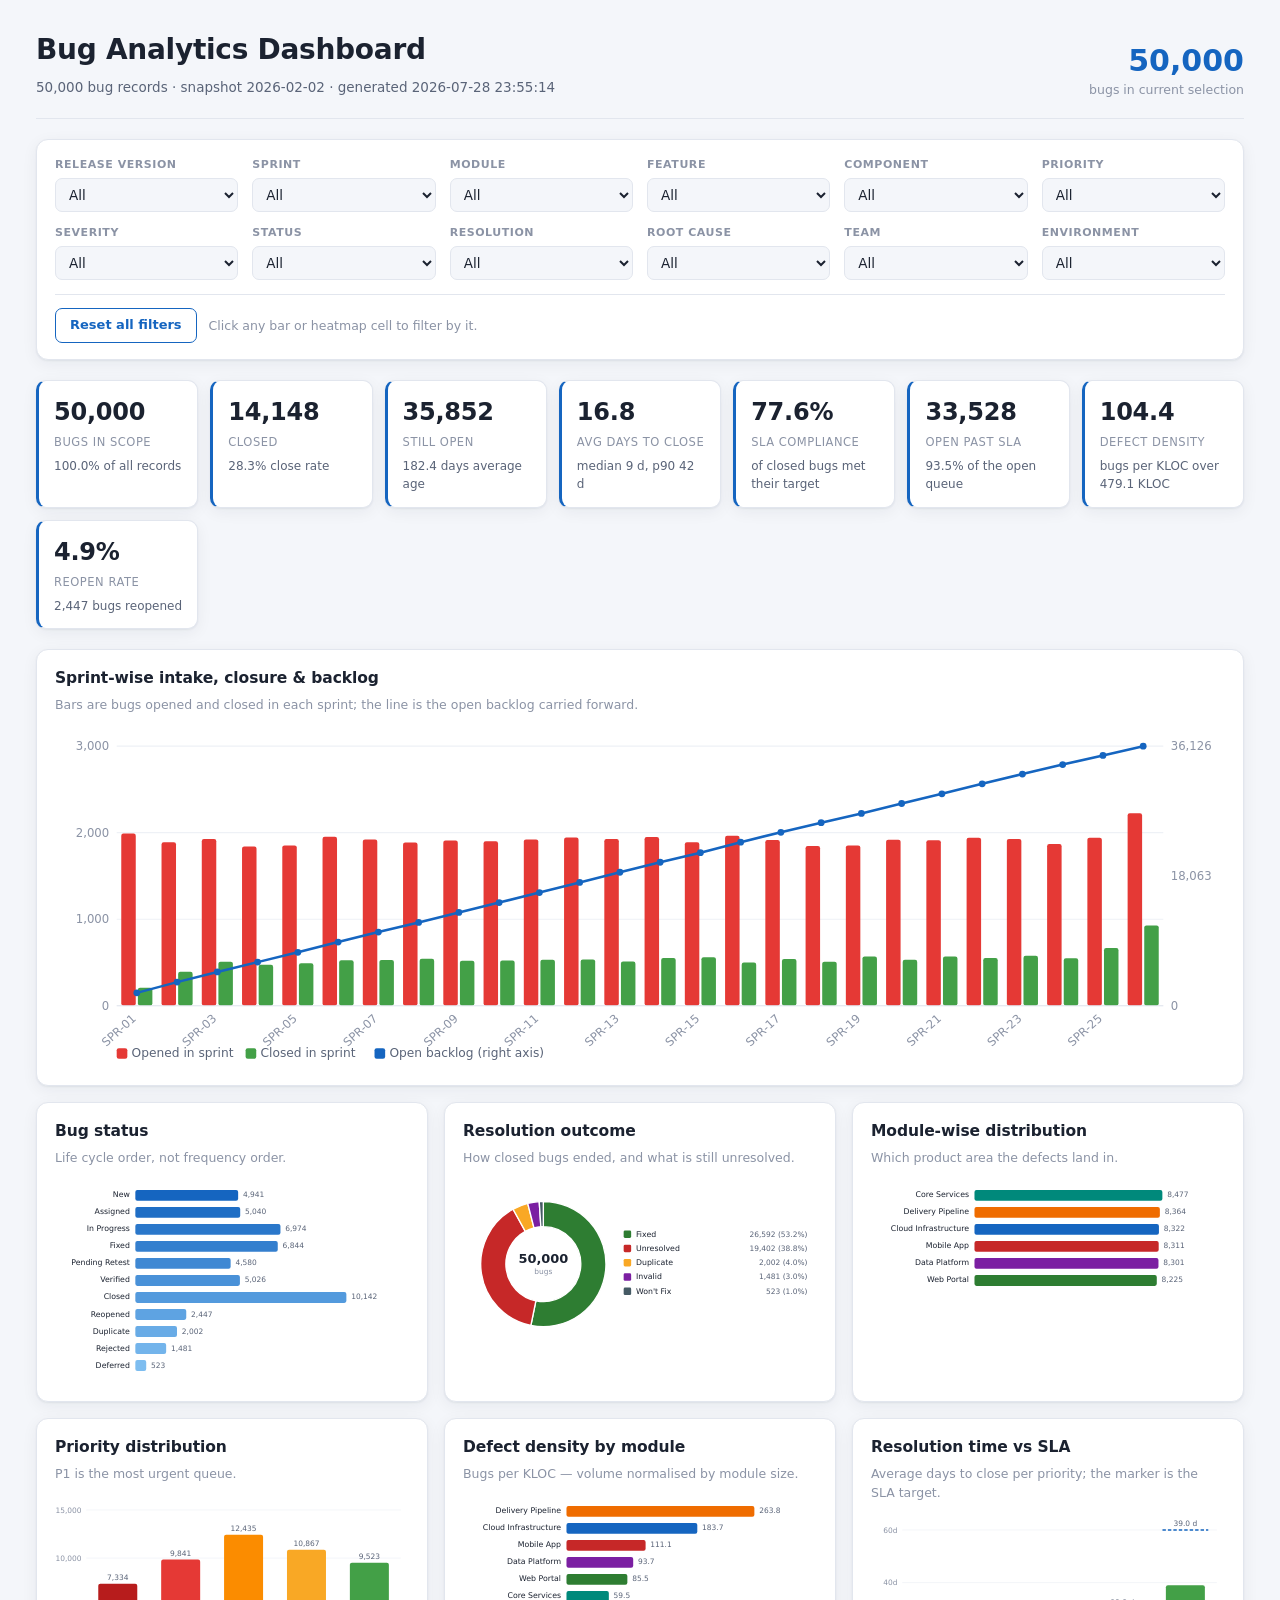
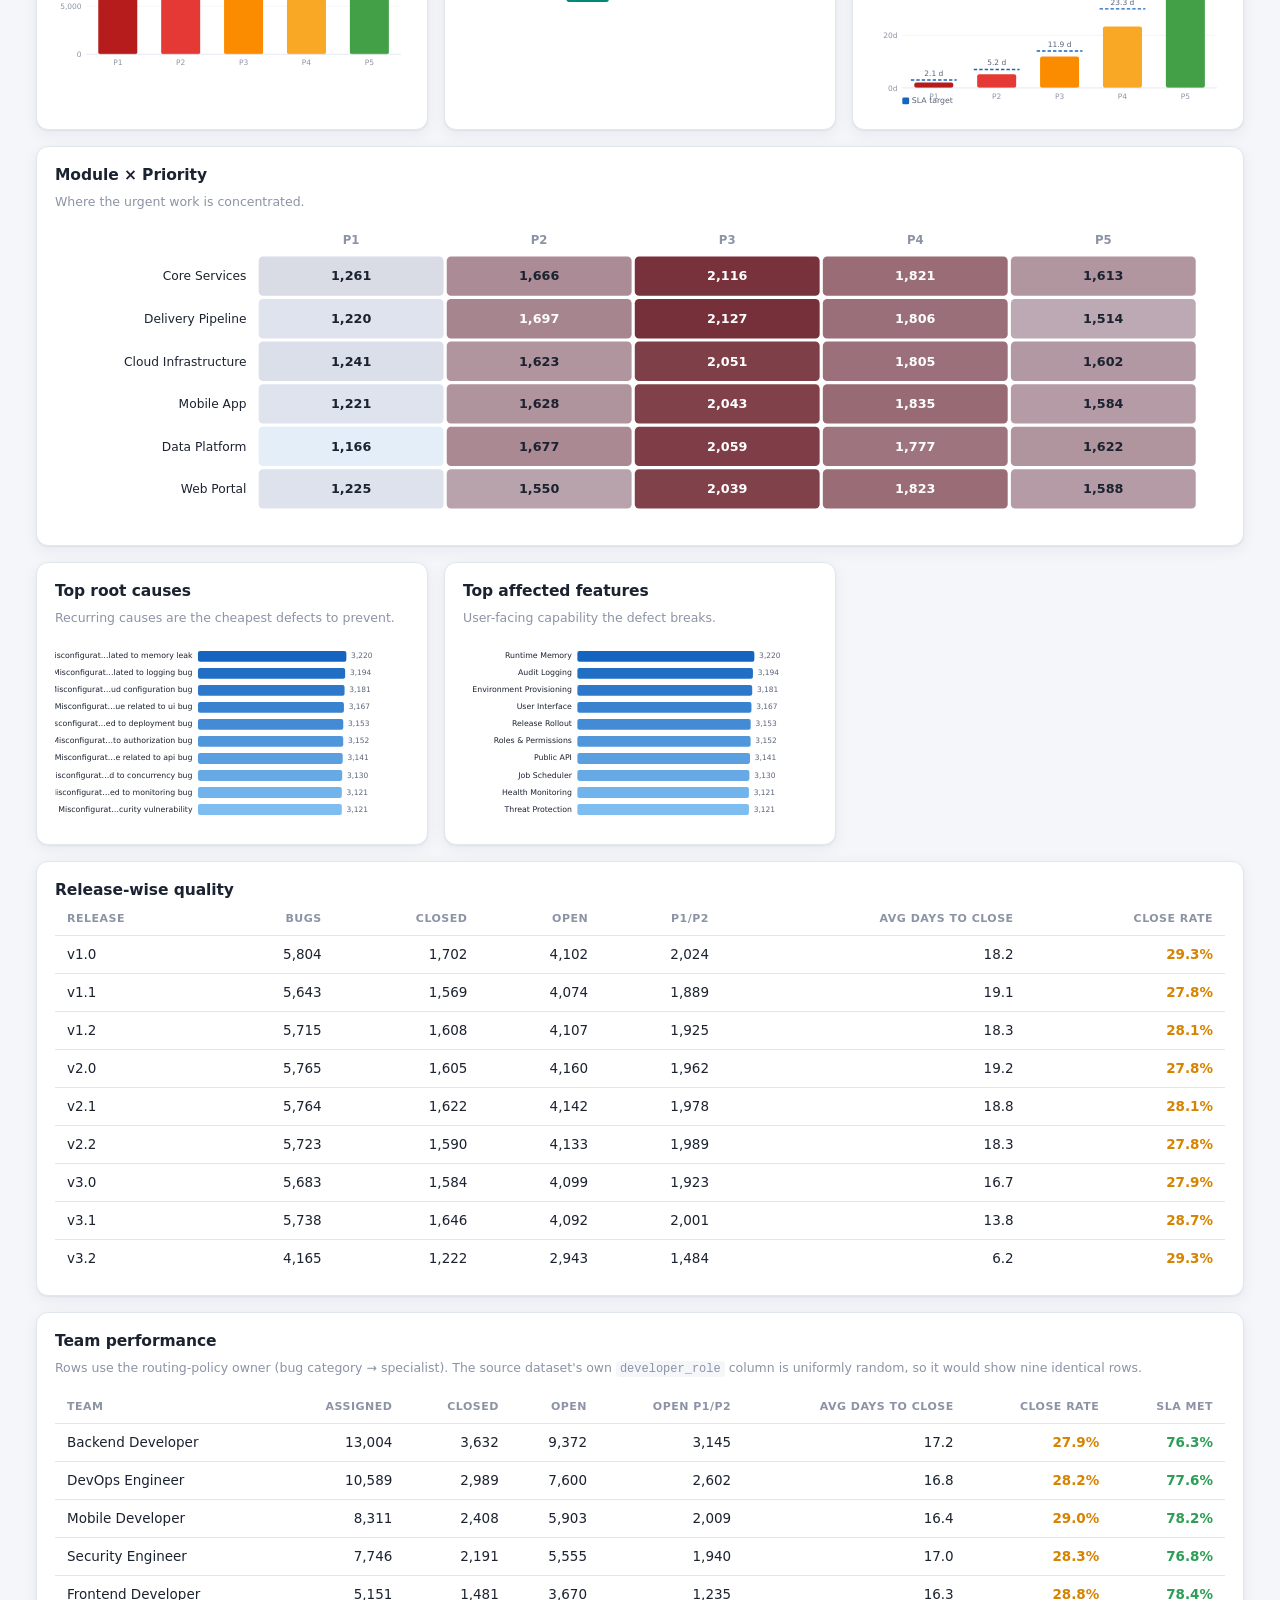
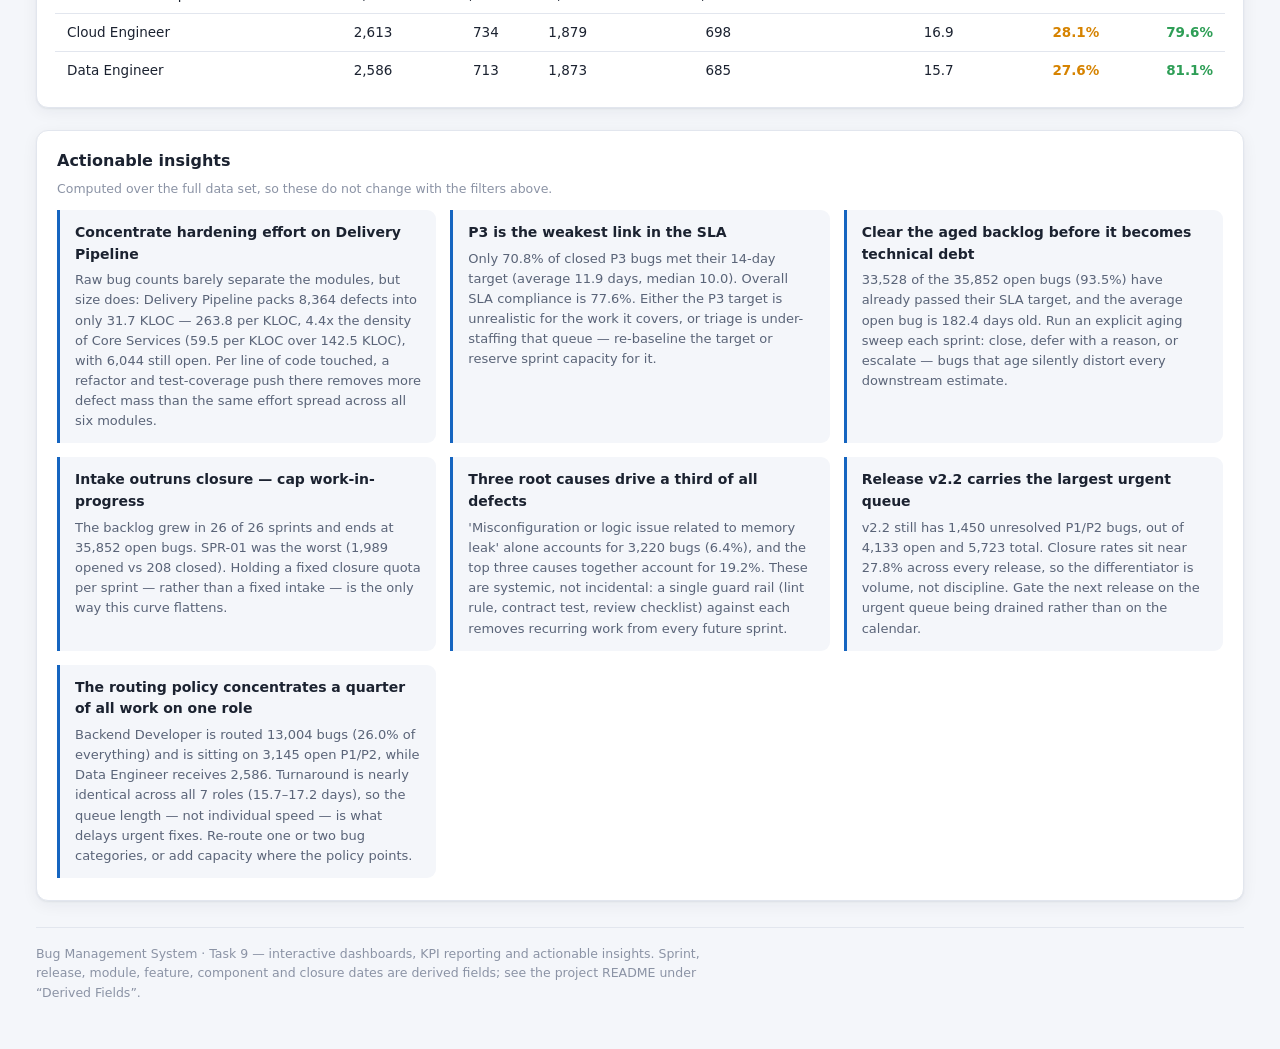
==== dashboards/bug_analytics_dashboard.html @ ee1ce2bd "Add interactive dashboard generator, update pipeline, module catalog, and KPI visualization charts" ====
<!DOCTYPE html>
<!--
  Bug Analytics Dashboard — generated by src/08_dashboard.py
  Self-contained: no server, no CDN, no network access required.
  Every chart is redrawn in the browser from the embedded record set whenever a
  filter changes, so all figures below always describe the current selection.
-->
<html lang="en">
<head>
<meta charset="utf-8">
<meta name="viewport" content="width=device-width, initial-scale=1">
<title>Bug Analytics Dashboard</title>
<style>
/* Bug Analytics Dashboard — layout and theming.
   Light and dark are both supported; the browser's preference decides. */

:root {
  --bg:        #f4f6fa;
  --card:      #ffffff;
  --ink:       #1b2230;
  --ink-soft:  #5a6478;
  --ink-faint: #8b93a5;
  --line:      #e2e6ee;
  --accent:    #1565c0;
  --shadow:    0 1px 2px rgba(20, 30, 55, .06), 0 4px 16px rgba(20, 30, 55, .06);
  --grid-line: #eef1f6;
}

@media (prefers-color-scheme: dark) {
  :root {
    --bg:        #12151c;
    --card:      #1a1f29;
    --ink:       #e7ebf3;
    --ink-soft:  #a2abbd;
    --ink-faint: #757f93;
    --line:      #29303d;
    --accent:    #5aa7f5;
    --shadow:    0 1px 2px rgba(0, 0, 0, .3), 0 4px 18px rgba(0, 0, 0, .28);
    --grid-line: #242b37;
  }
}

* { box-sizing: border-box; }

body {
  margin: 0;
  padding: 0 clamp(14px, 3vw, 36px) 48px;
  background: var(--bg);
  color: var(--ink);
  font: 15px/1.55 "Segoe UI", system-ui, -apple-system, Roboto, Helvetica, Arial, sans-serif;
  -webkit-font-smoothing: antialiased;
}

/* ── Header ──────────────────────────────────────────────────────────────── */
.page-head {
  display: flex;
  flex-wrap: wrap;
  gap: 16px;
  align-items: flex-end;
  justify-content: space-between;
  padding: 28px 0 20px;
  border-bottom: 1px solid var(--line);
  margin-bottom: 20px;
}

.page-head h1 {
  margin: 0;
  font-size: clamp(21px, 2.6vw, 28px);
  font-weight: 650;
  letter-spacing: -.01em;
}

.sub { margin: 6px 0 0; color: var(--ink-soft); font-size: 13.5px; }

.scope { text-align: right; line-height: 1.25; }
.scope #scope-count {
  display: block;
  font-size: clamp(22px, 3vw, 30px);
  font-weight: 680;
  color: var(--accent);
  font-variant-numeric: tabular-nums;
}
.scope-label { font-size: 12.5px; color: var(--ink-faint); }

/* ── Filters ─────────────────────────────────────────────────────────────── */
.filters {
  background: var(--card);
  border: 1px solid var(--line);
  border-radius: 12px;
  box-shadow: var(--shadow);
  padding: 16px 18px;
  margin-bottom: 20px;
}

.filter-grid {
  display: grid;
  grid-template-columns: repeat(auto-fit, minmax(160px, 1fr));
  gap: 12px 14px;
}

.filter label {
  display: block;
  font-size: 11px;
  font-weight: 600;
  letter-spacing: .05em;
  text-transform: uppercase;
  color: var(--ink-faint);
  margin-bottom: 5px;
}

.filter select {
  width: 100%;
  padding: 7px 9px;
  font: inherit;
  font-size: 13.5px;
  color: var(--ink);
  background: var(--bg);
  border: 1px solid var(--line);
  border-radius: 7px;
  cursor: pointer;
}

.filter select:focus-visible { outline: 2px solid var(--accent); outline-offset: 1px; }
.filter select.active { border-color: var(--accent); font-weight: 600; }

.filter-actions {
  display: flex;
  flex-wrap: wrap;
  gap: 12px;
  align-items: center;
  margin-top: 14px;
  padding-top: 13px;
  border-top: 1px solid var(--line);
}

.filter-actions button {
  font: inherit;
  font-size: 13px;
  font-weight: 600;
  color: var(--accent);
  background: transparent;
  border: 1px solid var(--accent);
  border-radius: 7px;
  padding: 6px 14px;
  cursor: pointer;
}
.filter-actions button:hover { background: var(--accent); color: #fff; }
.hint { font-size: 12.5px; color: var(--ink-faint); }

/* ── KPI strip ───────────────────────────────────────────────────────────── */
.kpi-strip {
  display: grid;
  grid-template-columns: repeat(auto-fit, minmax(148px, 1fr));
  gap: 12px;
  margin-bottom: 20px;
}

.kpi {
  background: var(--card);
  border: 1px solid var(--line);
  border-left: 3px solid var(--accent);
  border-radius: 10px;
  box-shadow: var(--shadow);
  padding: 13px 15px;
}

.kpi .value {
  font-size: clamp(19px, 2.2vw, 24px);
  font-weight: 660;
  font-variant-numeric: tabular-nums;
  letter-spacing: -.01em;
}
.kpi .label {
  font-size: 11.5px;
  color: var(--ink-faint);
  text-transform: uppercase;
  letter-spacing: .045em;
  margin-top: 3px;
}
.kpi .foot { font-size: 12px; color: var(--ink-soft); margin-top: 5px; }

/* ── Chart cards ─────────────────────────────────────────────────────────── */
.grid {
  display: grid;
  grid-template-columns: repeat(auto-fit, minmax(340px, 1fr));
  gap: 16px;
}

.card {
  background: var(--card);
  border: 1px solid var(--line);
  border-radius: 12px;
  box-shadow: var(--shadow);
  padding: 16px 18px 18px;
  min-width: 0;
}

.card.wide { grid-column: 1 / -1; }

@media (min-width: 1500px) {
  .grid { grid-template-columns: repeat(3, 1fr); }
  .card.wide { grid-column: span 3; }
}

.card h2 { margin: 0; font-size: 15.5px; font-weight: 640; letter-spacing: -.005em; }
.note { margin: 5px 0 12px; font-size: 12.5px; color: var(--ink-faint); }
.note code {
  font-family: ui-monospace, "Cascadia Code", Consolas, monospace;
  font-size: 12px;
  background: var(--bg);
  padding: 1px 4px;
  border-radius: 4px;
}

.chart { width: 100%; overflow-x: auto; }
.chart svg { display: block; width: 100%; height: auto; }

.axis-line { stroke: var(--line); stroke-width: 1; }
.grid-line { stroke: var(--grid-line); stroke-width: 1; }
.tick-text { fill: var(--ink-faint); font-size: 11px; }
.value-text { fill: var(--ink-soft); font-size: 11px; font-variant-numeric: tabular-nums; }
.label-text { fill: var(--ink); font-size: 11.5px; }
.legend-text { fill: var(--ink-soft); font-size: 11.5px; }
.bar { cursor: pointer; }
.bar:hover { opacity: .78; }
.cell { cursor: pointer; }
.cell:hover { stroke: var(--ink); stroke-width: 2; }
.empty {
  padding: 34px 10px;
  text-align: center;
  color: var(--ink-faint);
  font-size: 13px;
}

/* ── Tables ──────────────────────────────────────────────────────────────── */
.table-wrap { width: 100%; overflow-x: auto; }

table {
  width: 100%;
  border-collapse: collapse;
  font-size: 13.5px;
  font-variant-numeric: tabular-nums;
}

th, td {
  padding: 8px 12px;
  text-align: right;
  border-bottom: 1px solid var(--line);
  white-space: nowrap;
}

th {
  font-size: 11px;
  font-weight: 620;
  text-transform: uppercase;
  letter-spacing: .045em;
  color: var(--ink-faint);
  border-bottom: 1px solid var(--line);
}

th:first-child, td:first-child { text-align: left; }
tbody tr:last-child td { border-bottom: none; }
tbody tr:hover { background: var(--bg); }

.good { color: #2e9e56; font-weight: 600; }
.warn { color: #d68300; font-weight: 600; }
.bad  { color: #d94040; font-weight: 600; }

/* ── Insights ────────────────────────────────────────────────────────────── */
.insights {
  margin-top: 22px;
  background: var(--card);
  border: 1px solid var(--line);
  border-radius: 12px;
  box-shadow: var(--shadow);
  padding: 18px 20px 22px;
}

.insights h2 { margin: 0; font-size: 16px; font-weight: 640; }

.insight-list {
  display: grid;
  grid-template-columns: repeat(auto-fit, minmax(300px, 1fr));
  gap: 14px;
  margin-top: 6px;
}

.insight {
  border-left: 3px solid var(--accent);
  background: var(--bg);
  border-radius: 0 9px 9px 0;
  padding: 12px 15px;
}

.insight h3 { margin: 0 0 5px; font-size: 14px; font-weight: 640; }
.insight p { margin: 0; font-size: 13px; color: var(--ink-soft); line-height: 1.55; }

/* ── Footer ──────────────────────────────────────────────────────────────── */
.page-foot {
  margin-top: 26px;
  padding-top: 16px;
  border-top: 1px solid var(--line);
  font-size: 12.5px;
  color: var(--ink-faint);
}
.page-foot p { margin: 0; max-width: 90ch; }

</style>
</head>
<body>

<header class="page-head">
  <div>
    <h1>Bug Analytics Dashboard</h1>
    <p class="sub">50,000 bug records &middot; snapshot 2026-02-02 &middot; generated 2026-07-28 23:55:14</p>
  </div>
  <div class="scope">
    <span id="scope-count">&mdash;</span>
    <span class="scope-label">bugs in current selection</span>
  </div>
</header>

<section class="filters" aria-label="Dashboard filters">
  <div class="filter-grid" id="filter-grid"></div>
  <div class="filter-actions">
    <button type="button" id="reset-filters">Reset all filters</button>
    <span class="hint">Click any bar or heatmap cell to filter by it.</span>
  </div>
</section>

<section class="kpi-strip" id="kpi-strip" aria-label="Headline KPIs"></section>

<main class="grid">

  <article class="card wide">
    <h2>Sprint-wise intake, closure &amp; backlog</h2>
    <p class="note">Bars are bugs opened and closed in each sprint; the line is the open backlog carried forward.</p>
    <div class="chart" id="chart-sprint"></div>
  </article>

  <article class="card">
    <h2>Bug status</h2>
    <p class="note">Life cycle order, not frequency order.</p>
    <div class="chart" id="chart-status"></div>
  </article>

  <article class="card">
    <h2>Resolution outcome</h2>
    <p class="note">How closed bugs ended, and what is still unresolved.</p>
    <div class="chart" id="chart-resolution"></div>
  </article>

  <article class="card">
    <h2>Module-wise distribution</h2>
    <p class="note">Which product area the defects land in.</p>
    <div class="chart" id="chart-module"></div>
  </article>

  <article class="card">
    <h2>Priority distribution</h2>
    <p class="note">P1 is the most urgent queue.</p>
    <div class="chart" id="chart-priority"></div>
  </article>

  <article class="card">
    <h2>Defect density by module</h2>
    <p class="note">Bugs per KLOC — volume normalised by module size.</p>
    <div class="chart" id="chart-density"></div>
  </article>

  <article class="card">
    <h2>Resolution time vs SLA</h2>
    <p class="note">Average days to close per priority; the marker is the SLA target.</p>
    <div class="chart" id="chart-restime"></div>
  </article>

  <article class="card wide">
    <h2>Module &times; Priority</h2>
    <p class="note">Where the urgent work is concentrated.</p>
    <div class="chart" id="chart-heatmap"></div>
  </article>

  <article class="card">
    <h2>Top root causes</h2>
    <p class="note">Recurring causes are the cheapest defects to prevent.</p>
    <div class="chart" id="chart-rootcause"></div>
  </article>

  <article class="card">
    <h2>Top affected features</h2>
    <p class="note">User-facing capability the defect breaks.</p>
    <div class="chart" id="chart-feature"></div>
  </article>

  <article class="card wide">
    <h2>Release-wise quality</h2>
    <div class="table-wrap"><table id="table-release"></table></div>
  </article>

  <article class="card wide">
    <h2>Team performance</h2>
    <p class="note">Rows use the routing-policy owner (bug category &rarr; specialist). The source
      dataset's own <code>developer_role</code> column is uniformly random, so it would show
      nine identical rows.</p>
    <div class="table-wrap"><table id="table-team"></table></div>
  </article>

</main>

<section class="insights" id="insights">
  <h2>Actionable insights</h2>
  <p class="note">Computed over the full data set, so these do not change with the filters above.</p>
  <div class="insight-list" id="insight-list"></div>
</section>

<footer class="page-foot">
  <p>Bug Management System &middot; Task 9 &mdash; interactive dashboards, KPI reporting and
     actionable insights. Sprint, release, module, feature, component and closure dates are
     derived fields; see the project README under &ldquo;Derived Fields&rdquo;.</p>
</footer>

<script id="payload" type="application/json">{"generated":"2026-07-28 23:55:14","snapshot":"2026-02-02","origin":"2025-02-02","n":50000,"sprintDays":14,"sprintsPerRelease":3,"minorsPerMajor":3,"maxSprint":25,"alphabet":"0123456789ABCDEFGHIJKLMNOPQRSTUVWXYZabcdefghijklmnopqrstuvwxyz_-","null2":4095,"dims":{"module":["Cloud Infrastructure","Core Services","Data Platform","Delivery Pipeline","Mobile App","Web Portal"],"feature":["Audit Logging","Build & Release","Business Rules Engine","Environment Provisioning","Health Monitoring","Job Scheduler","Login & SSO","Navigation & Routing","Persistence Layer","Public API","Release Rollout","Response Latency","Roles & Permissions","Runtime Memory","Threat Protection","User Interface"],"component":["cloud-aws","cloud-azure","cloud-gcp","db-mongo","db-mysql","db-postgres","infra-docker","infra-k8s","svc-django-app","svc-flask-api","svc-laravel-web","svc-node-api","svc-spring-core","web-ui-angular","web-ui-react","web-ui-vue"],"resolution":["Duplicate","Fixed","Invalid","Unresolved","Won't Fix"],"rootcause":["Misconfiguration or logic issue related to api bug","Misconfiguration or logic issue related to authentication bug","Misconfiguration or logic issue related to authorization bug","Misconfiguration or logic issue related to backend logic bug","Misconfiguration or logic issue related to ci/cd bug","Misconfiguration or logic issue related to cloud configuration bug","Misconfiguration or logic issue related to concurrency bug","Misconfiguration or logic issue related to database bug","Misconfiguration or logic issue related to deployment bug","Misconfiguration or logic issue related to frontend routing bug","Misconfiguration or logic issue related to logging bug","Misconfiguration or logic issue related to memory leak","Misconfiguration or logic issue related to monitoring bug","Misconfiguration or logic issue related to performance bug","Misconfiguration or logic issue related to security vulnerability","Misconfiguration or logic issue related to ui bug"],"team":["Backend Developer","Cloud Engineer","Data Engineer","DevOps Engineer","Frontend Developer","Mobile Developer","Security Engineer"],"environment":["Development","Production","Staging"],"priority":["P1","P2","P3","P4","P5"],"severity":["Critical","High","Medium","Low"],"status":["New","Assigned","In Progress","Fixed","Pending Retest","Verified","Closed","Reopened","Duplicate","Rejected","Deferred"]},"cols":{"module":"[base64]","feature":"[base64]","component":"[base64]","resolution":"[base64]","rootcause":"[base64]","team":"[base64]","environment":"[base64]","priority":"[base64]","severity":"[base64]","status":"[base64]","created":"[base64]","days":"[base64]"},"kloc":{"Cloud Infrastructure":45.3,"Core Services":142.5,"Data Platform":88.6,"Delivery Pipeline":31.7,"Mobile App":74.8,"Web Portal":96.2},"sla":{"P1":3,"P2":7,"P3":14,"P4":30,"P5":60},"insights":[{"title":"Concentrate hardening effort on Delivery Pipeline","detail":"Raw bug counts barely separate the modules, but size does: Delivery Pipeline packs 8,364 defects into only 31.7 KLOC \u2014 263.8 per KLOC, 4.4x the density of Core Services (59.5 per KLOC over 142.5 KLOC), with 6,044 still open. Per line of code touched, a refactor and test-coverage push there removes more defect mass than the same effort spread across all six modules."},{"title":"P3 is the weakest link in the SLA","detail":"Only 70.8% of closed P3 bugs met their 14-day target (average 11.9 days, median 10.0). Overall SLA compliance is 77.6%. Either the P3 target is unrealistic for the work it covers, or triage is under-staffing that queue \u2014 re-baseline the target or reserve sprint capacity for it."},{"title":"Clear the aged backlog before it becomes technical debt","detail":"33,528 of the 35,852 open bugs (93.5%) have already passed their SLA target, and the average open bug is 182.4 days old. Run an explicit aging sweep each sprint: close, defer with a reason, or escalate \u2014 bugs that age silently distort every downstream estimate."},{"title":"Intake outruns closure \u2014 cap work-in-progress","detail":"The backlog grew in 26 of 26 sprints and ends at 35,852 open bugs. SPR-01 was the worst (1,989 opened vs 208 closed). Holding a fixed closure quota per sprint \u2014 rather than a fixed intake \u2014 is the only way this curve flattens."},{"title":"Three root causes drive a third of all defects","detail":"'Misconfiguration or logic issue related to memory leak' alone accounts for 3,220 bugs (6.4%), and the top three causes together account for 19.2%. These are systemic, not incidental: a single guard rail (lint rule, contract test, review checklist) against each removes recurring work from every future sprint."},{"title":"Release v2.2 carries the largest urgent queue","detail":"v2.2 still has 1,450 unresolved P1/P2 bugs, out of 4,133 open and 5,723 total. Closure rates sit near 27.8% across every release, so the differentiator is volume, not discipline. Gate the next release on the urgent queue being drained rather than on the calendar."},{"title":"The routing policy concentrates a quarter of all work on one role","detail":"Backend Developer is routed 13,004 bugs (26.0% of everything) and is sitting on 3,145 open P1/P2, while Data Engineer receives 2,586. Turnaround is nearly identical across all 7 roles (15.7\u201317.2 days), so the queue length \u2014 not individual speed \u2014 is what delays urgent fixes. Re-route one or two bug categories, or add capacity where the policy points."}],"openStatuses":["Assigned","In Progress","New","Reopened"]}</script>
<script>
/* Bug Analytics Dashboard — client side.
 *
 * The generator embeds every bug record as compact character-encoded columns.
 * Selecting a filter recomputes the matching row set and redraws every chart,
 * so the whole page always describes one consistent selection.
 *
 * No libraries: charts are SVG built as markup strings.
 */
(function () {
'use strict';

var P = JSON.parse(document.getElementById('payload').textContent);

/* ── Decoding ─────────────────────────────────────────────────────────────
 * Categorical columns are one character per row, counts are two characters
 * (base 64, most significant first). 4095 is the "no value" sentinel.
 */
var INDEX = new Int16Array(128).fill(-1);
for (var a = 0; a < P.alphabet.length; a++) INDEX[P.alphabet.charCodeAt(a)] = a;

function decode1(s) {
  var out = new Uint8Array(s.length);
  for (var i = 0; i < s.length; i++) out[i] = INDEX[s.charCodeAt(i)];
  return out;
}

function decode2(s) {
  var n = s.length >> 1, out = new Uint16Array(n);
  for (var i = 0; i < n; i++) {
    out[i] = (INDEX[s.charCodeAt(2 * i)] << 6) | INDEX[s.charCodeAt(2 * i + 1)];
  }
  return out;
}

var N        = P.n;
var NULL2    = P.null2;
var created  = decode2(P.cols.created);
var days     = decode2(P.cols.days);

/* Sprint and release are a pure function of the report date, so they are
 * rebuilt here instead of being shipped as their own columns. P.maxSprint is
 * the cap stage 01 applied: the data ends mid-sprint, and that trailing stub is
 * folded into the last full sprint rather than plotted as its own short bar. */
function releaseLabel(sprintIdx) {
  var r = Math.floor(sprintIdx / P.sprintsPerRelease);
  return 'v' + (1 + Math.floor(r / P.minorsPerMajor)) + '.' + (r % P.minorsPerMajor);
}

var sprintCodes = new Uint8Array(N), releaseCodes = new Uint8Array(N);
var sprintLabels = [], releaseLabels = [], releaseSeen = {};
var maxSprint = 0;
for (var i = 0; i < N; i++) {
  var s = Math.min(Math.floor(created[i] / P.sprintDays), P.maxSprint);
  sprintCodes[i] = s;
  if (s > maxSprint) maxSprint = s;
}
for (var s2 = 0; s2 <= maxSprint; s2++) {
  sprintLabels.push('SPR-' + String(s2 + 1).padStart(2, '0'));
  var rl = releaseLabel(s2);
  if (!(rl in releaseSeen)) { releaseSeen[rl] = releaseLabels.length; releaseLabels.push(rl); }
}
for (var j = 0; j < N; j++) releaseCodes[j] = releaseSeen[releaseLabel(sprintCodes[j])];

/* Day index of the snapshot, used to age the bugs that are still open. */
var snapshotDay = 0;
for (var k = 0; k < N; k++) {
  var end = created[k] + (days[k] === NULL2 ? 0 : days[k]);
  if (end > snapshotDay) snapshotDay = end;
}

/* ── Dimensions ──────────────────────────────────────────────────────────── */
var DIM = {
  release:     { label: 'Release version', codes: releaseCodes, labels: releaseLabels },
  sprint:      { label: 'Sprint',          codes: sprintCodes,  labels: sprintLabels },
  module:      { label: 'Module' },
  feature:     { label: 'Feature' },
  component:   { label: 'Component' },
  priority:    { label: 'Priority' },
  severity:    { label: 'Severity' },
  status:      { label: 'Status' },
  resolution:  { label: 'Resolution' },
  rootcause:   { label: 'Root cause' },
  team:        { label: 'Team' },
  environment: { label: 'Environment' }
};

Object.keys(DIM).forEach(function (key) {
  if (DIM[key].codes) return;
  DIM[key].codes = decode1(P.cols[key]);
  DIM[key].labels = P.dims[key];
});

var FILTER_KEYS = ['release', 'sprint', 'module', 'feature', 'component', 'priority',
                   'severity', 'status', 'resolution', 'rootcause', 'team', 'environment'];

var state = { filters: {}, rows: null };
FILTER_KEYS.forEach(function (key) { state.filters[key] = -1; });   /* -1 = All */

/* ── Formatting ──────────────────────────────────────────────────────────── */
function fmt(n)  { return Math.round(n).toLocaleString('en-US'); }
function fmt1(n) { return (Math.round(n * 10) / 10).toFixed(1); }
function pct(n)  { return fmt1(n) + '%'; }
function esc(s) {
  return String(s).replace(/&/g, '&amp;').replace(/</g, '&lt;')
                  .replace(/>/g, '&gt;').replace(/"/g, '&quot;');
}
/* Trims the middle rather than the tail: the root causes in this dataset all
 * share the same opening words and differ only at the end. */
function clip(s, max) {
  s = String(s);
  if (s.length <= max) return s;
  var head = Math.floor((max - 1) * 0.4);
  return s.slice(0, head) + '…' + s.slice(s.length - (max - 1 - head));
}

/* ── Filtering ───────────────────────────────────────────────────────────── */
function applyFilters() {
  var active = [];
  FILTER_KEYS.forEach(function (key) {
    if (state.filters[key] >= 0) active.push([DIM[key].codes, state.filters[key]]);
  });

  var rows = [];
  outer:
  for (var i = 0; i < N; i++) {
    for (var f = 0; f < active.length; f++) {
      if (active[f][0][i] !== active[f][1]) continue outer;
    }
    rows.push(i);
  }
  state.rows = rows;
}

/* ── Aggregation ─────────────────────────────────────────────────────────── */
function tally(rows, key) {
  var dim = DIM[key], counts = new Float64Array(dim.labels.length);
  for (var i = 0; i < rows.length; i++) counts[dim.codes[rows[i]]]++;
  return counts;
}

/* Mean days-to-close per level of a dimension, over closed bugs only. */
function meanDays(rows, key) {
  var dim = DIM[key], n = dim.labels.length;
  var sum = new Float64Array(n), cnt = new Float64Array(n);
  for (var i = 0; i < rows.length; i++) {
    var r = rows[i];
    if (days[r] === NULL2) continue;
    sum[dim.codes[r]] += days[r];
    cnt[dim.codes[r]]++;
  }
  var out = new Array(n);
  for (var j = 0; j < n; j++) out[j] = cnt[j] ? sum[j] / cnt[j] : null;
  return out;
}

function topLevels(counts, labels, limit) {
  var items = [];
  for (var i = 0; i < counts.length; i++) {
    if (counts[i] > 0) items.push({ code: i, label: labels[i], value: counts[i] });
  }
  items.sort(function (a, b) { return b.value - a.value; });
  return limit ? items.slice(0, limit) : items;
}

function slaTarget(priorityCode) {
  return P.sla[DIM.priority.labels[priorityCode]] || 30;
}

/* ── SVG primitives ──────────────────────────────────────────────────────── */
var PALETTE = ['#1565c0', '#00897b', '#7b1fa2', '#ef6c00', '#c62828', '#2e7d32',
               '#5d4037', '#455a64', '#ad1457', '#0277bd', '#6a1b9a', '#f9a825',
               '#4527a0', '#00838f', '#d84315', '#558b2f'];
var PRIORITY_COLOR = { P1: '#b71c1c', P2: '#e53935', P3: '#fb8c00', P4: '#f9a825', P5: '#43a047' };
var RESOLUTION_COLOR = {
  Fixed: '#2e7d32', Unresolved: '#c62828', Duplicate: '#f9a825',
  Invalid: '#7b1fa2', "Won't Fix": '#455a64'
};

/* Colour carries meaning or it carries nothing.
 *   priority / resolution : fixed semantic colours, identical in every chart
 *   small dimensions      : a stable colour per level, so a module keeps its
 *                           colour across the bar chart, the density chart and
 *                           anywhere else it appears
 *   large dimensions      : a single-hue ramp ordered by rank, because sixteen
 *                           unrelated hues would imply differences that the
 *                           categories do not have
 */
function ramp(t) {
  var from = [21, 101, 192], to = [125, 189, 240];
  return 'rgb(' + from.map(function (c, i) {
    return Math.round(c + (to[i] - c) * t);
  }).join(',') + ')';
}

function colorFor(key, label, code, rank, count) {
  if (key === 'priority' && PRIORITY_COLOR[label]) return PRIORITY_COLOR[label];
  if (key === 'resolution' && RESOLUTION_COLOR[label]) return RESOLUTION_COLOR[label];
  if (key && DIM[key] && DIM[key].labels.length <= 8) {
    return PALETTE[code % PALETTE.length];
  }
  return ramp(count > 1 ? rank / (count - 1) : 0);
}

function svgOpen(w, h) {
  return '<svg viewBox="0 0 ' + w + ' ' + h + '" role="img" ' +
         'preserveAspectRatio="xMidYMid meet">';
}

function empty(el) {
  el.innerHTML = '<p class="empty">No bugs match the current filters.</p>';
}

/* Round tick values whose top tick is always at or above the largest datum —
 * the last tick doubles as the axis maximum, so stopping below it would draw
 * bars taller than the plot area. */
function niceTicks(max, count) {
  if (max <= 0) return [0, 1];
  var raw = max / count;
  var mag = Math.pow(10, Math.floor(Math.log10(raw)));
  var step = [1, 2, 2.5, 5, 10].map(function (m) { return m * mag; })
                               .find(function (v) { return v >= raw; }) || 10 * mag;
  var ticks = [];
  for (var v = 0; v < max; v += step) ticks.push(v);
  ticks.push(ticks.length ? ticks[ticks.length - 1] + step : step);
  return ticks;
}

/* ── Horizontal bars ─────────────────────────────────────────────────────── */
function drawBarsH(el, items, opts) {
  opts = opts || {};
  if (!items.length) { empty(el); return; }

  var W = opts.width || 520;
  var labelW = opts.labelWidth || 148;
  var rowH = 25, pad = 12;
  var H = items.length * rowH + pad * 2;
  var chartW = W - labelW - 92;
  var max = Math.max.apply(null, items.map(function (d) { return d.value; })) || 1;
  var total = items.reduce(function (a, d) { return a + d.value; }, 0);

  var out = [svgOpen(W, H)];
  items.forEach(function (d, i) {
    var y = pad + i * rowH;
    var w = Math.max(1, (d.value / max) * chartW);
    var color = d.color || colorFor(opts.dim, d.label, d.code, i, items.length);
    /* Values are bug counts unless the caller says otherwise — the density
     * chart plots a ratio, where a "share of total" reading would be nonsense. */
    var share = total ? (d.value / total * 100) : 0;
    var main = d.tipMain || (fmt(d.value) + ' bugs (' + fmt1(share) + '%)');
    var tip = d.label + ' — ' + main + (d.tip ? '\n' + d.tip : '');
    out.push(
      '<text class="label-text" x="' + (labelW - 8) + '" y="' + (y + 15) +
        '" text-anchor="end">' + esc(clip(d.label, opts.labelChars || 22)) + '</text>',
      '<rect class="bar" x="' + labelW + '" y="' + (y + 4) + '" width="' + w +
        '" height="' + (rowH - 9) + '" rx="3" fill="' + color + '"' +
        (opts.dim ? ' data-dim="' + opts.dim + '" data-code="' + d.code + '"' : '') +
        '><title>' + esc(tip) + '</title></rect>',
      '<text class="value-text" x="' + (labelW + w + 7) + '" y="' + (y + 15) + '">' +
        esc(d.display || fmt(d.value)) + '</text>'
    );
  });
  out.push('</svg>');
  el.innerHTML = out.join('');
}

/* ── Vertical bars, optionally with a target marker per column ───────────── */
function drawBarsV(el, items, opts) {
  opts = opts || {};
  if (!items.length) { empty(el); return; }

  var W = opts.width || 520, H = opts.height || 268;
  var left = 46, right = 12, top = 22, bottom = opts.rotate ? 62 : 34;
  var chartW = W - left - right, chartH = H - top - bottom;
  var values = items.map(function (d) { return d.value; })
                    .concat(items.map(function (d) { return d.target || 0; }));
  var max = Math.max.apply(null, values) || 1;
  var ticks = niceTicks(max, 4);
  var scaleMax = ticks[ticks.length - 1] || max;
  var slot = chartW / items.length;
  var barW = Math.min(slot * 0.62, 68);

  var out = [svgOpen(W, H)];
  ticks.forEach(function (t) {
    var y = top + chartH - (t / scaleMax) * chartH;
    out.push('<line class="grid-line" x1="' + left + '" y1="' + y + '" x2="' + (W - right) +
             '" y2="' + y + '"/>',
             '<text class="tick-text" x="' + (left - 7) + '" y="' + (y + 4) +
             '" text-anchor="end">' + esc(opts.tickFormat ? opts.tickFormat(t) : fmt(t)) +
             '</text>');
  });

  items.forEach(function (d, i) {
    var h = Math.max(1, (d.value / scaleMax) * chartH);
    var x = left + i * slot + (slot - barW) / 2;
    var y = top + chartH - h;
    var color = d.color || colorFor(opts.dim, d.label, d.code, i, items.length);
    out.push(
      '<rect class="bar" x="' + x + '" y="' + y + '" width="' + barW + '" height="' + h +
        '" rx="3" fill="' + color + '"' +
        (opts.dim ? ' data-dim="' + opts.dim + '" data-code="' + d.code + '"' : '') +
        '><title>' + esc(d.tip || (d.label + ' — ' + fmt(d.value))) + '</title></rect>'
    );

    /* The target marker can sit above a short bar, so the value label clears
     * whichever of the two is higher. */
    var labelY = y;
    if (d.target != null) {
      var ty = top + chartH - (d.target / scaleMax) * chartH;
      out.push('<line x1="' + (x - 5) + '" y1="' + ty + '" x2="' + (x + barW + 5) +
               '" y2="' + ty + '" stroke="#1565c0" stroke-width="2" ' +
               'stroke-dasharray="5 3"><title>SLA target ' + d.target + ' days</title></line>');
      labelY = Math.min(labelY, ty);
    }
    out.push('<text class="value-text" x="' + (x + barW / 2) + '" y="' + (labelY - 6) +
             '" text-anchor="middle">' + esc(d.display || fmt(d.value)) + '</text>');

    var lx = left + i * slot + slot / 2;
    if (opts.rotate) {
      out.push('<text class="tick-text" transform="translate(' + lx + ',' +
               (top + chartH + 12) + ') rotate(-38)" text-anchor="end">' +
               esc(clip(d.label, 16)) + '</text>');
    } else {
      out.push('<text class="tick-text" x="' + lx + '" y="' + (top + chartH + 16) +
               '" text-anchor="middle">' + esc(clip(d.label, 12)) + '</text>');
    }
  });

  out.push('<line class="axis-line" x1="' + left + '" y1="' + (top + chartH) +
           '" x2="' + (W - right) + '" y2="' + (top + chartH) + '"/>');
  if (opts.legend) out.push(legendMarkup(opts.legend, left, H - 12));
  out.push('</svg>');
  el.innerHTML = out.join('');
}

function legendMarkup(entries, x, y) {
  var out = [], cursor = x;
  entries.forEach(function (e) {
    out.push('<rect x="' + cursor + '" y="' + (y - 8) + '" width="10" height="10" rx="2" fill="' +
             e.color + '"/>',
             '<text class="legend-text" x="' + (cursor + 14) + '" y="' + y + '">' +
             esc(e.label) + '</text>');
    cursor += 22 + e.label.length * 6.2;
  });
  return out.join('');
}

/* ── Donut ───────────────────────────────────────────────────────────────── */
function drawDonut(el, items, opts) {
  opts = opts || {};
  if (!items.length) { empty(el); return; }

  var W = opts.width || 520, H = 250;
  var cx = 118, cy = H / 2, outer = 92, inner = 55;
  var total = items.reduce(function (a, d) { return a + d.value; }, 0) || 1;
  var out = [svgOpen(W, H)], angle = -Math.PI / 2;

  items.forEach(function (d, i) {
    var sweep = (d.value / total) * Math.PI * 2;
    var end = angle + sweep;
    var color = d.color || colorFor(opts.dim, d.label, d.code, i, items.length);
    var large = sweep > Math.PI ? 1 : 0;
    var path = [
      'M', cx + outer * Math.cos(angle), cy + outer * Math.sin(angle),
      'A', outer, outer, 0, large, 1, cx + outer * Math.cos(end), cy + outer * Math.sin(end),
      'L', cx + inner * Math.cos(end), cy + inner * Math.sin(end),
      'A', inner, inner, 0, large, 0, cx + inner * Math.cos(angle), cy + inner * Math.sin(angle),
      'Z'
    ].join(' ');
    out.push('<path class="bar" d="' + path + '" fill="' + color + '" stroke="var(--card)" ' +
             'stroke-width="2"' +
             (opts.dim ? ' data-dim="' + opts.dim + '" data-code="' + d.code + '"' : '') +
             '><title>' + esc(d.label + ' — ' + fmt(d.value) + ' (' +
             fmt1(d.value / total * 100) + '%)') + '</title></path>');
    angle = end;
  });

  out.push('<text class="label-text" x="' + cx + '" y="' + (cy - 2) +
           '" text-anchor="middle" style="font-size:19px;font-weight:650">' +
           esc(fmt(total)) + '</text>',
           '<text class="tick-text" x="' + cx + '" y="' + (cy + 15) +
           '" text-anchor="middle">bugs</text>');

  var lx = 236, ly = cy - (items.length * 21) / 2 + 12;
  items.forEach(function (d, i) {
    var color = d.color || colorFor(opts.dim, d.label, d.code, i, items.length);
    out.push('<rect class="bar" x="' + lx + '" y="' + (ly + i * 21 - 9) +
             '" width="11" height="11" rx="2" fill="' + color + '"' +
             (opts.dim ? ' data-dim="' + opts.dim + '" data-code="' + d.code + '"' : '') + '/>',
             '<text class="label-text" x="' + (lx + 18) + '" y="' + (ly + i * 21) + '">' +
             esc(clip(d.label, 18)) + '</text>',
             '<text class="value-text" x="' + (W - 14) + '" y="' + (ly + i * 21) +
             '" text-anchor="end">' + esc(fmt(d.value)) + '  (' +
             esc(fmt1(d.value / total * 100)) + '%)</text>');
  });

  out.push('</svg>');
  el.innerHTML = out.join('');
}

/* ── Combo: opened / closed bars plus a backlog line ─────────────────────── */
function drawSprintChart(el, rows) {
  var buckets = sprintLabels.map(function (label, i) {
    return { label: label, code: i, opened: 0, closed: 0 };
  });

  for (var i = 0; i < rows.length; i++) {
    var r = rows[i];
    buckets[sprintCodes[r]].opened++;
    if (days[r] !== NULL2) {
      var cs = Math.floor((created[r] + days[r]) / P.sprintDays);
      if (cs < buckets.length) buckets[cs].closed++;
    }
  }

  var running = 0;
  buckets.forEach(function (b) { running += b.opened - b.closed; b.backlog = running; });

  if (!rows.length) { empty(el); return; }

  var W = 1100, H = 320;
  var left = 58, right = 58, top = 18, bottom = 58;
  var chartW = W - left - right, chartH = H - top - bottom;
  var maxBar = Math.max(1, Math.max.apply(null, buckets.map(function (b) {
    return Math.max(b.opened, b.closed);
  })));
  var maxLine = Math.max(1, Math.max.apply(null, buckets.map(function (b) {
    return Math.abs(b.backlog);
  })));
  var ticks = niceTicks(maxBar, 4), scaleMax = ticks[ticks.length - 1] || maxBar;
  var slot = chartW / buckets.length, barW = Math.min(slot * 0.36, 22);

  var out = [svgOpen(W, H)];
  ticks.forEach(function (t) {
    var y = top + chartH - (t / scaleMax) * chartH;
    out.push('<line class="grid-line" x1="' + left + '" y1="' + y + '" x2="' + (W - right) +
             '" y2="' + y + '"/>',
             '<text class="tick-text" x="' + (left - 7) + '" y="' + (y + 4) +
             '" text-anchor="end">' + esc(fmt(t)) + '</text>');
  });

  buckets.forEach(function (b, i) {
    var cx = left + i * slot + slot / 2;
    [['opened', '#e53935', -1], ['closed', '#43a047', 1]].forEach(function (spec) {
      var h = Math.max(0.5, (b[spec[0]] / scaleMax) * chartH);
      var x = cx + (spec[2] < 0 ? -barW - 1 : 1);
      out.push('<rect class="bar" x="' + x + '" y="' + (top + chartH - h) + '" width="' + barW +
               '" height="' + h + '" rx="2" fill="' + spec[1] + '" data-dim="sprint" data-code="' +
               i + '"><title>' + esc(b.label + ' — ' + fmt(b[spec[0]]) + ' ' + spec[0] +
               '\nbacklog after sprint: ' + fmt(b.backlog)) + '</title></rect>');
    });
    if (i % 2 === 0 || buckets.length <= 16) {
      out.push('<text class="tick-text" transform="translate(' + cx + ',' +
               (top + chartH + 13) + ') rotate(-42)" text-anchor="end">' +
               esc(b.label) + '</text>');
    }
  });

  var points = buckets.map(function (b, i) {
    var x = left + i * slot + slot / 2;
    var y = top + chartH - (b.backlog / maxLine) * chartH;
    return x + ',' + y;
  }).join(' ');
  out.push('<polyline points="' + points + '" fill="none" stroke="#1565c0" stroke-width="2.4" ' +
           'stroke-linejoin="round"/>');
  buckets.forEach(function (b, i) {
    var x = left + i * slot + slot / 2;
    var y = top + chartH - (b.backlog / maxLine) * chartH;
    out.push('<circle cx="' + x + '" cy="' + y + '" r="3.2" fill="#1565c0"><title>' +
             esc(b.label + ' — open backlog ' + fmt(b.backlog)) + '</title></circle>');
  });

  [0, maxLine / 2, maxLine].forEach(function (v) {
    var y = top + chartH - (v / maxLine) * chartH;
    out.push('<text class="tick-text" x="' + (W - right + 7) + '" y="' + (y + 4) +
             '" fill="#1565c0">' + esc(fmt(v)) + '</text>');
  });

  out.push('<line class="axis-line" x1="' + left + '" y1="' + (top + chartH) + '" x2="' +
           (W - right) + '" y2="' + (top + chartH) + '"/>');
  out.push(legendMarkup([
    { label: 'Opened in sprint', color: '#e53935' },
    { label: 'Closed in sprint', color: '#43a047' },
    { label: 'Open backlog (right axis)', color: '#1565c0' }
  ], left, H - 10));
  out.push('</svg>');
  el.innerHTML = out.join('');
}

/* ── Heatmap ─────────────────────────────────────────────────────────────── */
function drawHeatmap(el, rows) {
  var mods = DIM.module.labels, pris = DIM.priority.labels;
  var matrix = mods.map(function () { return new Array(pris.length).fill(0); });
  for (var i = 0; i < rows.length; i++) {
    matrix[DIM.module.codes[rows[i]]][DIM.priority.codes[rows[i]]]++;
  }

  var order = mods.map(function (m, i) {
    return { i: i, total: matrix[i].reduce(function (a, b) { return a + b; }, 0) };
  }).filter(function (r) { return r.total > 0; })
    .sort(function (a, b) { return b.total - a.total; });

  if (!order.length) { empty(el); return; }

  var W = 1100, labelW = 190, right = 26, top = 30;
  var cellW = (W - labelW - right) / pris.length, cellH = 40;
  var H = top + order.length * cellH + 16;
  /* Scale the ramp across the range the cells actually occupy. Anchoring it at
   * zero would leave every cell in the same shade whenever the counts are all
   * of a similar size, which is exactly when the differences matter. */
  var flat = [];
  order.forEach(function (row) { flat = flat.concat(matrix[row.i]); });
  var max = Math.max.apply(null, flat) || 1;
  var min = Math.min.apply(null, flat);
  var span = (max - min) || 1;

  var out = [svgOpen(W, H)];
  pris.forEach(function (p, c) {
    out.push('<text class="tick-text" x="' + (labelW + c * cellW + cellW / 2) + '" y="' +
             (top - 10) + '" text-anchor="middle" style="font-weight:600">' + esc(p) + '</text>');
  });

  order.forEach(function (row, r) {
    var m = row.i, y = top + r * cellH;
    out.push('<text class="label-text" x="' + (labelW - 10) + '" y="' + (y + cellH / 2 + 4) +
             '" text-anchor="end">' + esc(clip(mods[m], 24)) + '</text>');
    pris.forEach(function (p, c) {
      var v = matrix[m][c];
      var t = (v - min) / span;
      /* pale blue where the load is lightest, deep red where it concentrates */
      var color = 'rgb(' + Math.round(228 - 110 * t) + ',' + Math.round(238 - 190 * t) +
                  ',' + Math.round(248 - 190 * t) + ')';
      out.push('<rect class="cell" x="' + (labelW + c * cellW + 1.5) + '" y="' + (y + 1.5) +
               '" width="' + (cellW - 3) + '" height="' + (cellH - 3) + '" rx="4" fill="' +
               color + '" data-dim="priority" data-code="' + c + '"><title>' +
               esc(mods[m] + ' / ' + p + ' — ' + fmt(v) + ' bugs') + '</title></rect>',
               '<text x="' + (labelW + c * cellW + cellW / 2) + '" y="' + (y + cellH / 2 + 4) +
               '" text-anchor="middle" style="font-size:12px;font-weight:640;fill:' +
               (t > 0.55 ? '#ffffff' : '#1b2230') + '">' + esc(fmt(v)) + '</text>');
    });
  });

  out.push('</svg>');
  el.innerHTML = out.join('');
}

/* ── Tables ──────────────────────────────────────────────────────────────── */
function renderTable(el, headers, rows) {
  if (!rows.length) { el.innerHTML = '<tbody><tr><td class="empty">No bugs match the ' +
                                     'current filters.</td></tr></tbody>'; return; }
  var head = '<thead><tr>' + headers.map(function (h) {
    return '<th>' + esc(h) + '</th>';
  }).join('') + '</tr></thead>';
  var body = '<tbody>' + rows.map(function (r) {
    return '<tr>' + r.map(function (cell) {
      if (cell && typeof cell === 'object') {
        return '<td class="' + cell.cls + '">' + esc(cell.text) + '</td>';
      }
      return '<td>' + esc(cell) + '</td>';
    }).join('') + '</tr>';
  }).join('') + '</tbody>';
  el.innerHTML = head + body;
}

function rateClass(value, goodAt, badAt) {
  if (value >= goodAt) return 'good';
  if (value <= badAt) return 'bad';
  return 'warn';
}

/* ── KPI strip ───────────────────────────────────────────────────────────── */
function renderKpis(rows) {
  var total = rows.length, closed = 0, sumDays = 0, openLate = 0, openAge = 0, reopened = 0;
  var closedDays = [], metSla = 0;
  var reopenedCode = DIM.status.labels.indexOf('Reopened');
  var modulesSeen = {};

  for (var i = 0; i < total; i++) {
    var r = rows[i];
    modulesSeen[DIM.module.labels[DIM.module.codes[r]]] = true;
    if (DIM.status.codes[r] === reopenedCode) reopened++;
    if (days[r] === NULL2) {
      var age = snapshotDay - created[r];
      openAge += age;
      if (age > slaTarget(DIM.priority.codes[r])) openLate++;
    } else {
      closed++;
      sumDays += days[r];
      closedDays.push(days[r]);
      if (days[r] <= slaTarget(DIM.priority.codes[r])) metSla++;
    }
  }

  closedDays.sort(function (a, b) { return a - b; });
  var median = closedDays.length
    ? closedDays[Math.floor(closedDays.length / 2)] : 0;
  var p90 = closedDays.length
    ? closedDays[Math.min(closedDays.length - 1, Math.floor(closedDays.length * 0.9))] : 0;

  var kloc = 0;
  Object.keys(modulesSeen).forEach(function (m) { kloc += (P.kloc[m] || 0); });

  var open = total - closed;
  var cards = [
    { value: fmt(total), label: 'Bugs in scope',
      foot: pct(total / N * 100) + ' of all records' },
    { value: fmt(closed), label: 'Closed',
      foot: total ? pct(closed / total * 100) + ' close rate' : '—' },
    { value: fmt(open), label: 'Still open',
      foot: open ? fmt1(openAge / open) + ' days average age' : '—' },
    { value: closed ? fmt1(sumDays / closed) : '—', label: 'Avg days to close',
      foot: closed ? 'median ' + fmt(median) + ' d, p90 ' + fmt(p90) + ' d' : 'no closed bugs' },
    { value: closed ? pct(metSla / closed * 100) : '—', label: 'SLA compliance',
      foot: 'of closed bugs met their target' },
    { value: fmt(openLate), label: 'Open past SLA',
      foot: open ? pct(openLate / open * 100) + ' of the open queue' : '—' },
    { value: kloc ? fmt1(total / kloc) : '—', label: 'Defect density',
      foot: kloc ? 'bugs per KLOC over ' + fmt1(kloc) + ' KLOC' : 'no size baseline' },
    { value: total ? pct(reopened / total * 100) : '—', label: 'Reopen rate',
      foot: fmt(reopened) + ' bugs reopened' }
  ];

  document.getElementById('kpi-strip').innerHTML = cards.map(function (c) {
    return '<div class="kpi"><div class="value">' + esc(c.value) + '</div>' +
           '<div class="label">' + esc(c.label) + '</div>' +
           '<div class="foot">' + esc(c.foot) + '</div></div>';
  }).join('');

  document.getElementById('scope-count').textContent = fmt(total);
}

/* ── Card renderers ──────────────────────────────────────────────────────── */
function renderStatus(rows) {
  var counts = tally(rows, 'status');
  var items = DIM.status.labels.map(function (label, i) {
    return { code: i, label: label, value: counts[i] };
  }).filter(function (d) { return d.value > 0; });
  drawBarsH(document.getElementById('chart-status'), items,
            { dim: 'status', labelWidth: 118, labelChars: 16 });
}

function renderResolution(rows) {
  var counts = tally(rows, 'resolution');
  var items = topLevels(counts, DIM.resolution.labels);
  drawDonut(document.getElementById('chart-resolution'), items, { dim: 'resolution' });
}

function renderModule(rows) {
  var counts = tally(rows, 'module');
  var items = topLevels(counts, DIM.module.labels);
  drawBarsH(document.getElementById('chart-module'), items,
            { dim: 'module', labelWidth: 152, labelChars: 22 });
}

function renderPriority(rows) {
  var counts = tally(rows, 'priority');
  var items = DIM.priority.labels.map(function (label, i) {
    return { code: i, label: label, value: counts[i] };
  }).filter(function (d) { return d.value > 0; });
  drawBarsV(document.getElementById('chart-priority'), items, { dim: 'priority' });
}

function renderDensity(rows) {
  var counts = tally(rows, 'module');
  var items = [];
  DIM.module.labels.forEach(function (label, i) {
    if (!counts[i]) return;
    var size = P.kloc[label] || 0;
    if (!size) return;
    items.push({
      code: i, label: label, value: counts[i] / size,
      display: fmt1(counts[i] / size),
      tipMain: fmt1(counts[i] / size) + ' bugs per KLOC',
      tip: fmt(counts[i]) + ' bugs over ' + fmt1(size) + ' KLOC'
    });
  });
  items.sort(function (a, b) { return b.value - a.value; });
  drawBarsH(document.getElementById('chart-density'), items,
            { dim: 'module', labelWidth: 152, labelChars: 22 });
}

function renderResolutionTime(rows) {
  var avg = meanDays(rows, 'priority');
  var items = [];
  DIM.priority.labels.forEach(function (label, i) {
    if (avg[i] == null) return;
    items.push({
      code: i, label: label, value: avg[i], display: fmt1(avg[i]) + ' d',
      target: P.sla[label] || null,
      tip: label + ' — average ' + fmt1(avg[i]) + ' days to close, SLA target ' +
           (P.sla[label] || '—') + ' days'
    });
  });
  drawBarsV(document.getElementById('chart-restime'), items, {
    dim: 'priority',
    tickFormat: function (t) { return fmt(t) + 'd'; },
    height: 288,
    legend: [{ label: 'SLA target', color: '#1565c0' }]
  });
}

function renderRootCause(rows) {
  var counts = tally(rows, 'rootcause');
  var avg = meanDays(rows, 'rootcause');
  var items = topLevels(counts, DIM.rootcause.labels, 10).map(function (d) {
    d.tip = avg[d.code] == null ? 'no closed bugs yet'
                                : 'average ' + fmt1(avg[d.code]) + ' days to close';
    return d;
  });
  drawBarsH(document.getElementById('chart-rootcause'), items,
            { dim: 'rootcause', labelWidth: 210, labelChars: 34 });
}

function renderFeature(rows) {
  var counts = tally(rows, 'feature');
  var items = topLevels(counts, DIM.feature.labels, 10);
  drawBarsH(document.getElementById('chart-feature'), items,
            { dim: 'feature', labelWidth: 168, labelChars: 24 });
}

function renderReleaseTable(rows) {
  var stats = releaseLabels.map(function (label) {
    return { label: label, bugs: 0, closed: 0, urgent: 0, sum: 0 };
  });
  for (var i = 0; i < rows.length; i++) {
    var r = rows[i], row = stats[releaseCodes[r]];
    row.bugs++;
    if (DIM.priority.codes[r] <= 1) row.urgent++;
    if (days[r] !== NULL2) { row.closed++; row.sum += days[r]; }
  }

  var body = stats.filter(function (s) { return s.bugs > 0; }).map(function (s) {
    var rate = s.bugs ? s.closed / s.bugs * 100 : 0;
    return [
      s.label, fmt(s.bugs), fmt(s.closed), fmt(s.bugs - s.closed), fmt(s.urgent),
      s.closed ? fmt1(s.sum / s.closed) : '—',
      { text: pct(rate), cls: rateClass(rate, 32, 24) }
    ];
  });

  renderTable(document.getElementById('table-release'),
    ['Release', 'Bugs', 'Closed', 'Open', 'P1/P2', 'Avg days to close', 'Close rate'], body);
}

function renderTeamTable(rows) {
  var stats = DIM.team.labels.map(function (label) {
    return { label: label, assigned: 0, closed: 0, urgentOpen: 0, sum: 0, met: 0 };
  });
  for (var i = 0; i < rows.length; i++) {
    var r = rows[i], row = stats[DIM.team.codes[r]];
    row.assigned++;
    if (days[r] === NULL2) {
      if (DIM.priority.codes[r] <= 1) row.urgentOpen++;
    } else {
      row.closed++;
      row.sum += days[r];
      if (days[r] <= slaTarget(DIM.priority.codes[r])) row.met++;
    }
  }

  var body = stats.filter(function (s) { return s.assigned > 0; })
    .sort(function (a, b) { return b.assigned - a.assigned; })
    .map(function (s) {
      var sla = s.closed ? s.met / s.closed * 100 : 0;
      var rate = s.assigned ? s.closed / s.assigned * 100 : 0;
      return [
        s.label, fmt(s.assigned), fmt(s.closed), fmt(s.assigned - s.closed),
        fmt(s.urgentOpen),
        s.closed ? fmt1(s.sum / s.closed) : '—',
        { text: pct(rate), cls: rateClass(rate, 32, 24) },
        { text: s.closed ? pct(sla) : '—', cls: rateClass(sla, 60, 40) }
      ];
    });

  renderTable(document.getElementById('table-team'),
    ['Team', 'Assigned', 'Closed', 'Open', 'Open P1/P2', 'Avg days to close',
     'Close rate', 'SLA met'], body);
}

/* ── Filter UI ───────────────────────────────────────────────────────────── */
function buildFilterUI() {
  var grid = document.getElementById('filter-grid');
  grid.innerHTML = FILTER_KEYS.map(function (key) {
    var dim = DIM[key];
    var options = ['<option value="-1">All</option>'].concat(
      dim.labels.map(function (label, i) {
        return '<option value="' + i + '">' + esc(clip(label, 46)) + '</option>';
      })
    ).join('');
    return '<div class="filter"><label for="f-' + key + '">' + esc(dim.label) + '</label>' +
           '<select id="f-' + key + '" data-key="' + key + '">' + options + '</select></div>';
  }).join('');

  grid.addEventListener('change', function (event) {
    var select = event.target.closest('select');
    if (!select) return;
    state.filters[select.dataset.key] = parseInt(select.value, 10);
    refresh();
  });

  document.getElementById('reset-filters').addEventListener('click', function () {
    FILTER_KEYS.forEach(function (key) { state.filters[key] = -1; });
    syncFilterUI();
    refresh();
  });

  /* Clicking a bar, wedge or cell drills into that value. */
  document.querySelector('main.grid').addEventListener('click', function (event) {
    var target = event.target.closest('[data-dim]');
    if (!target) return;
    var key = target.dataset.dim, code = parseInt(target.dataset.code, 10);
    state.filters[key] = (state.filters[key] === code) ? -1 : code;
    syncFilterUI();
    refresh();
  });
}

function syncFilterUI() {
  FILTER_KEYS.forEach(function (key) {
    var select = document.getElementById('f-' + key);
    select.value = String(state.filters[key]);
    select.classList.toggle('active', state.filters[key] >= 0);
  });
}

function renderInsights() {
  document.getElementById('insight-list').innerHTML = P.insights.map(function (item) {
    return '<div class="insight"><h3>' + esc(item.title) + '</h3><p>' +
           esc(item.detail) + '</p></div>';
  }).join('');
}

/* ── Refresh ─────────────────────────────────────────────────────────────── */
function refresh() {
  applyFilters();
  var rows = state.rows;
  renderKpis(rows);
  drawSprintChart(document.getElementById('chart-sprint'), rows);
  renderStatus(rows);
  renderResolution(rows);
  renderModule(rows);
  renderPriority(rows);
  renderDensity(rows);
  renderResolutionTime(rows);
  drawHeatmap(document.getElementById('chart-heatmap'), rows);
  renderRootCause(rows);
  renderFeature(rows);
  renderReleaseTable(rows);
  renderTeamTable(rows);
}

buildFilterUI();
renderInsights();
refresh();

})();

</script>
</body>
</html>
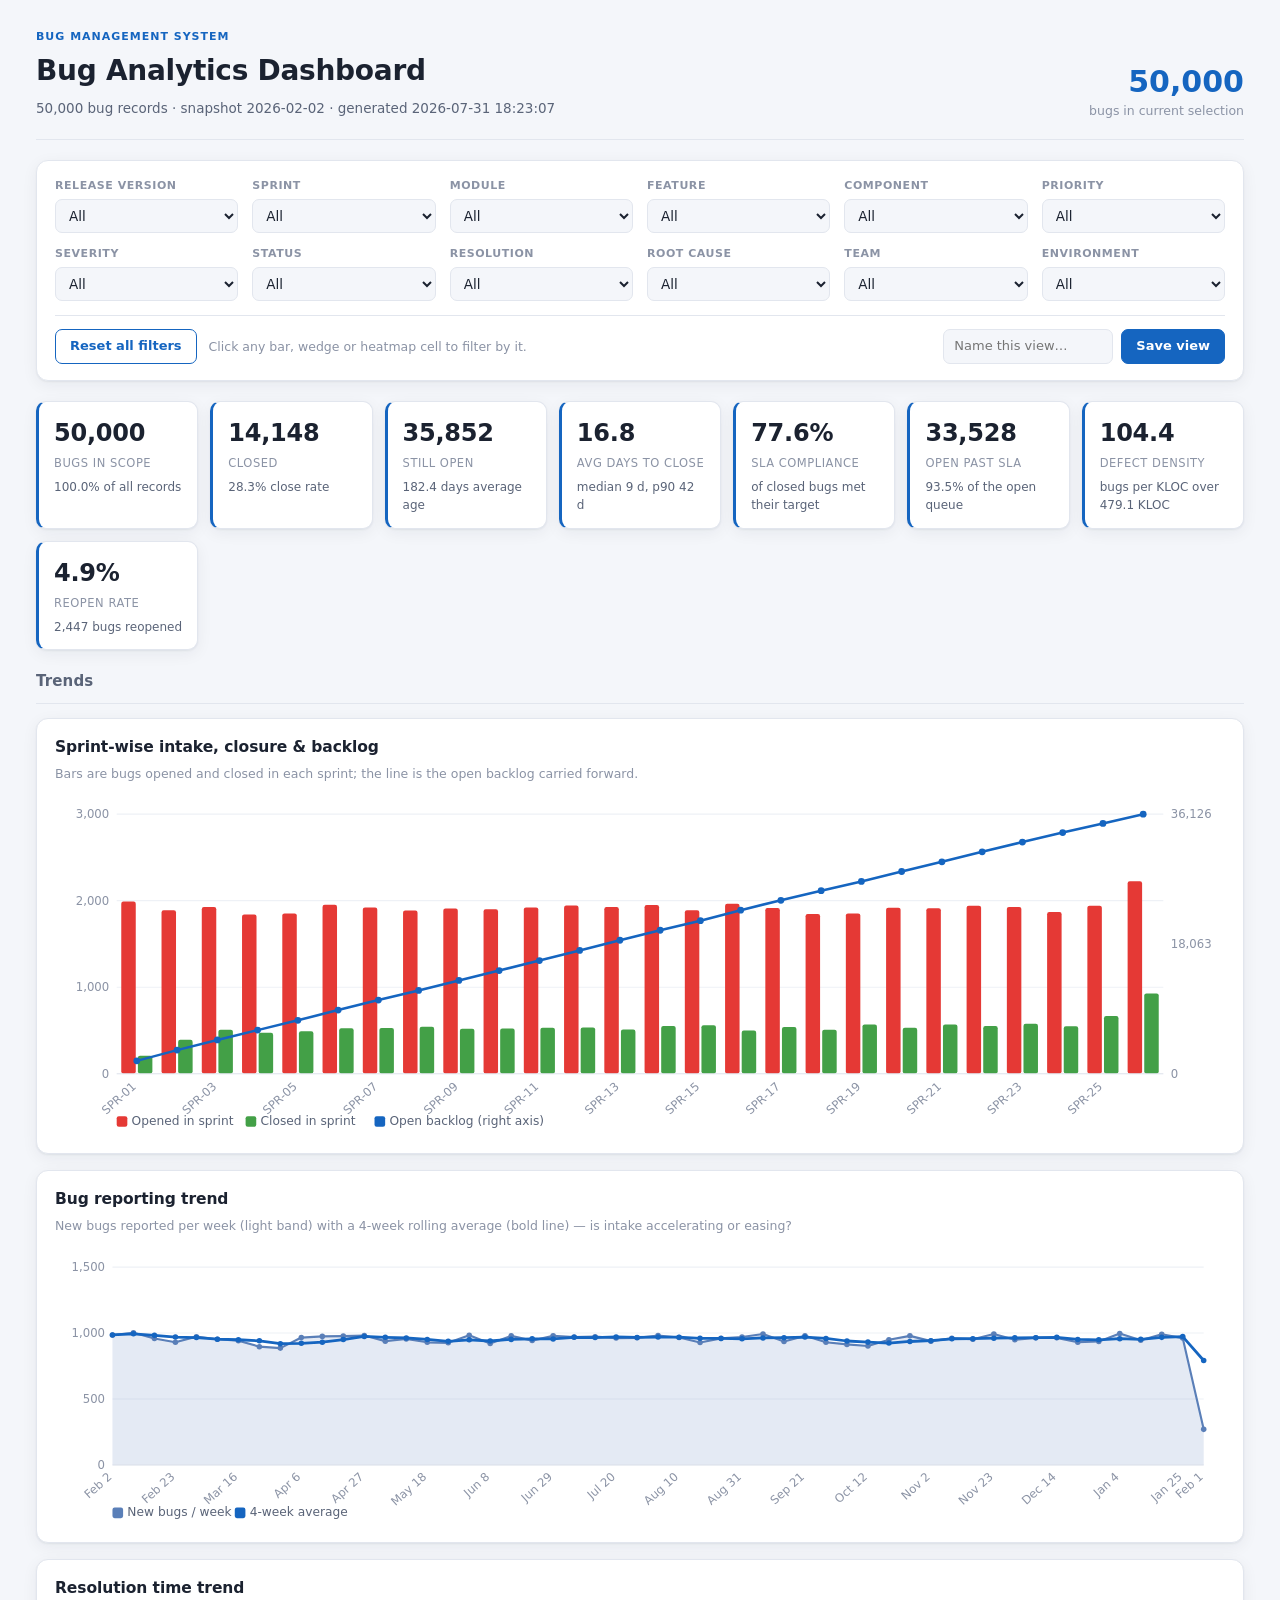
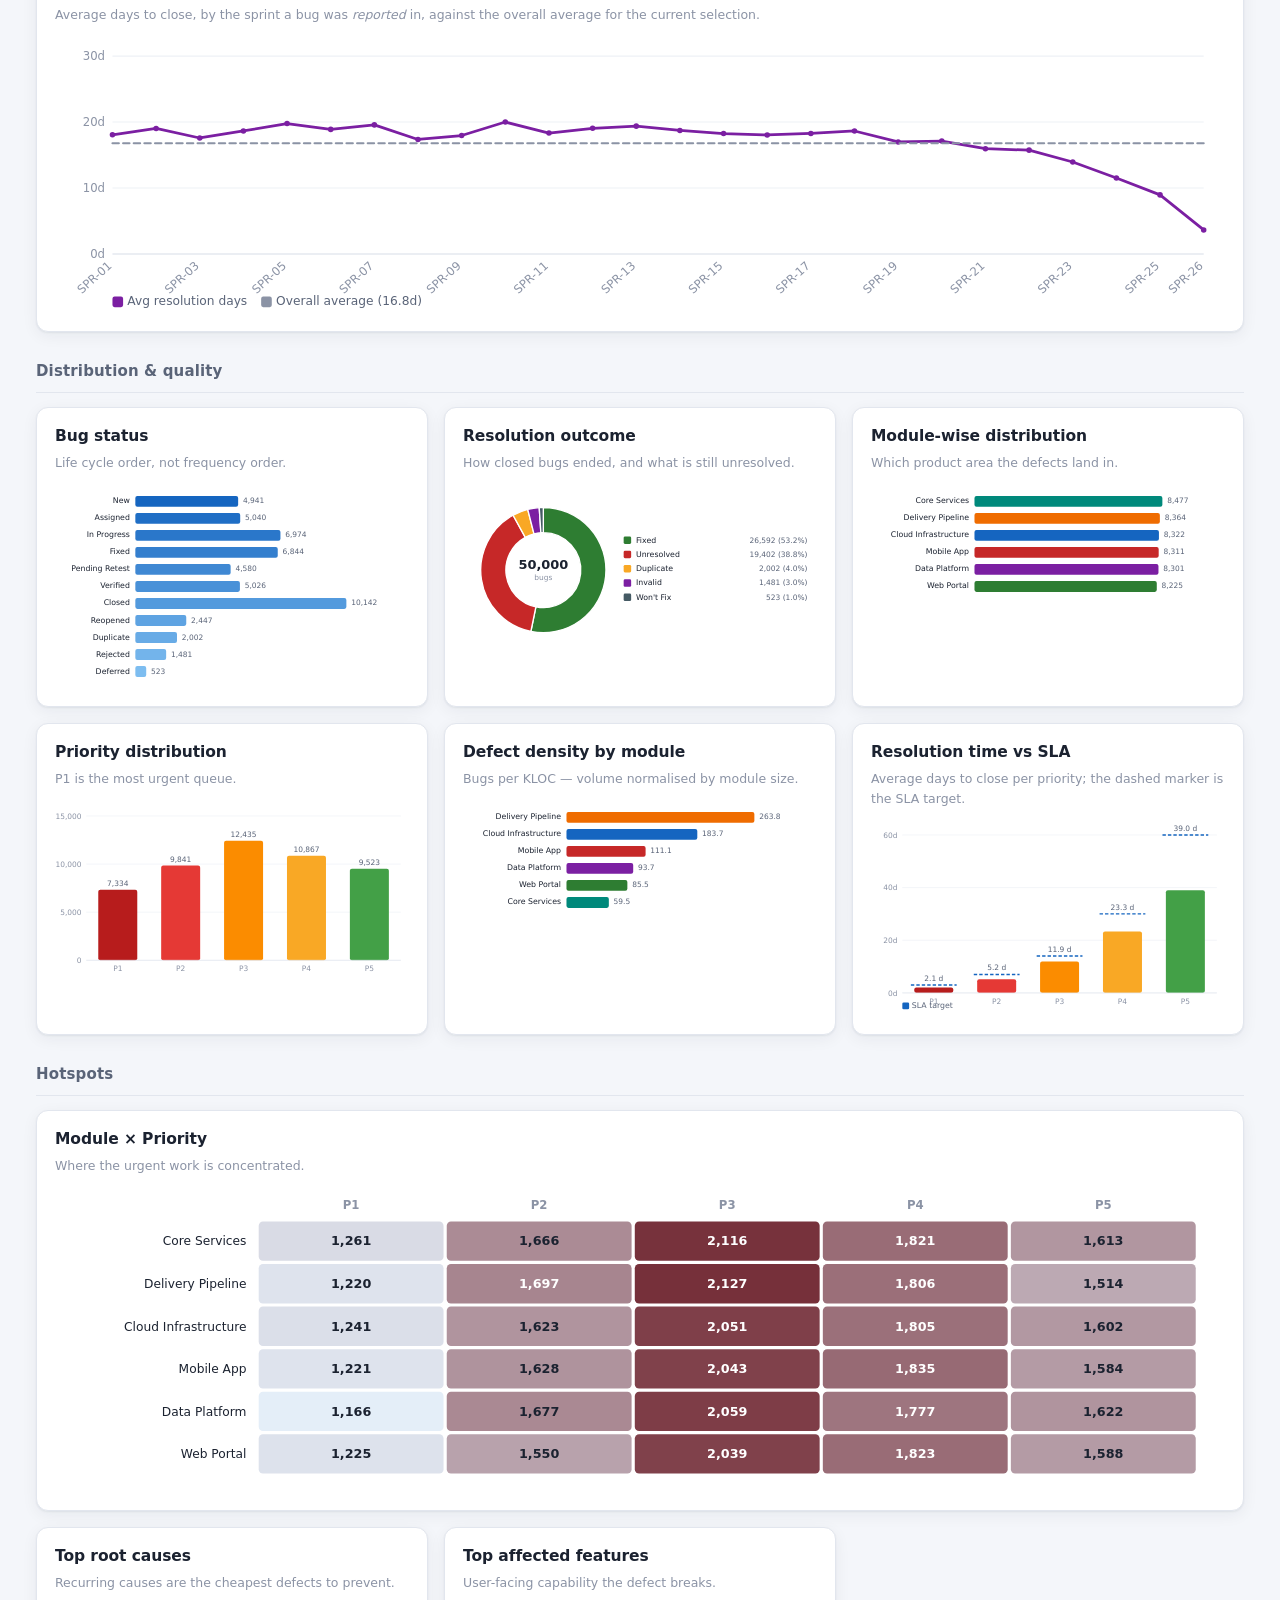
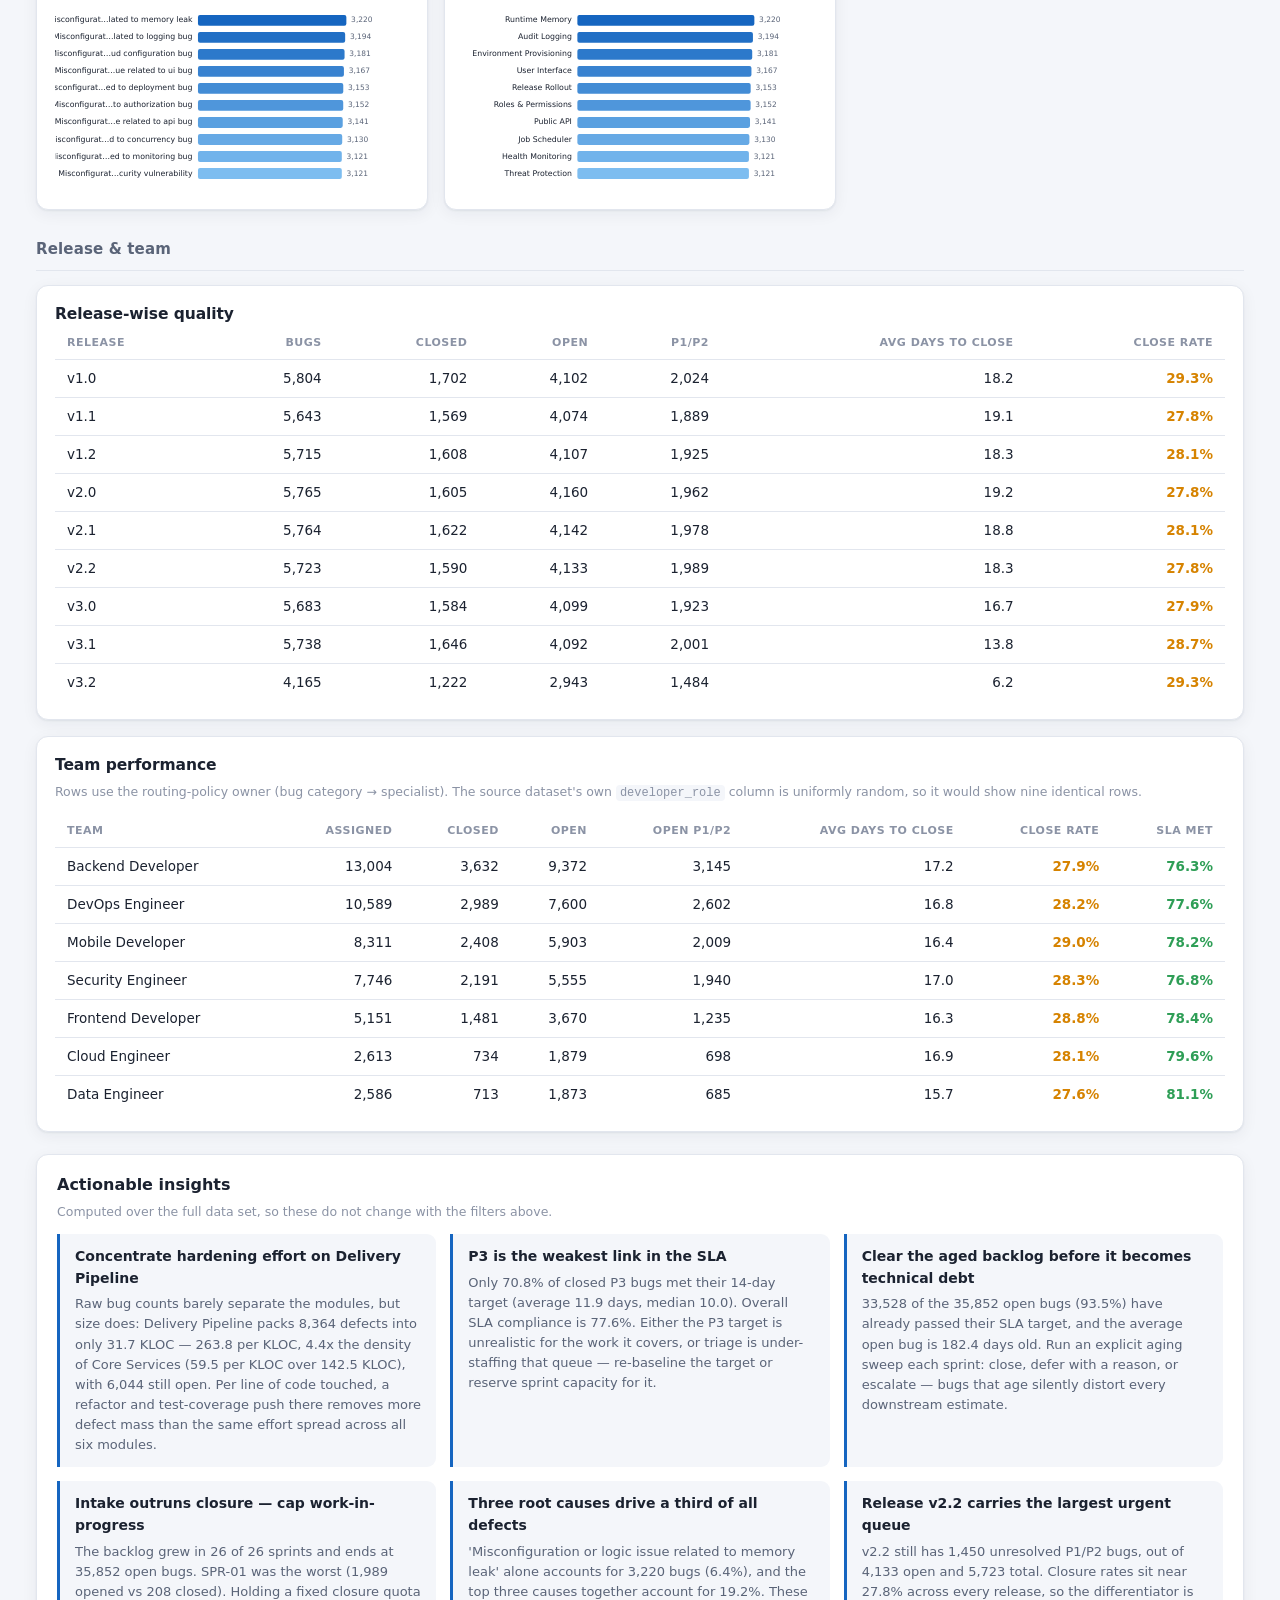
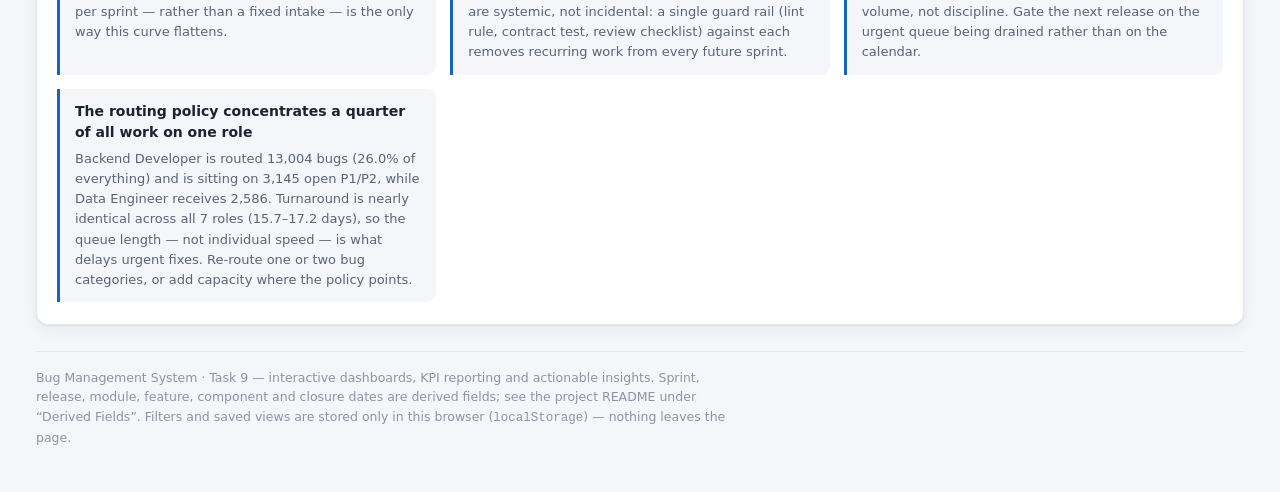
==== commit 21d7817e: "Update bug analytics dashboard styling, scripts, and KPI data" ====
--- a/dashboards/bug_analytics_dashboard.html
+++ b/dashboards/bug_analytics_dashboard.html
@@ -63,6 +63,15 @@
   margin-bottom: 20px;
 }
 
+.eyebrow {
+  margin: 0 0 4px;
+  font-size: 11px;
+  font-weight: 650;
+  letter-spacing: .09em;
+  text-transform: uppercase;
+  color: var(--accent);
+}
+
 .page-head h1 {
   margin: 0;
   font-size: clamp(21px, 2.6vw, 28px);
@@ -84,6 +93,9 @@
 
 /* ── Filters ─────────────────────────────────────────────────────────────── */
 .filters {
+  position: sticky;
+  top: 10px;
+  z-index: 20;
   background: var(--card);
   border: 1px solid var(--line);
   border-radius: 12px;
@@ -147,6 +159,119 @@
 .filter-actions button:hover { background: var(--accent); color: #fff; }
 .hint { font-size: 12.5px; color: var(--ink-faint); }
 
+/* ── Active filter chips ─────────────────────────────────────────────────── */
+.active-filters {
+  display: none;
+  flex-wrap: wrap;
+  gap: 8px;
+  margin-top: 12px;
+}
+.active-filters:empty { display: none; }
+
+.filter-chip {
+  display: inline-flex;
+  align-items: center;
+  gap: 6px;
+  background: var(--bg);
+  border: 1px solid var(--accent);
+  color: var(--accent);
+  border-radius: 999px;
+  padding: 4px 6px 4px 11px;
+  font-size: 12.5px;
+  font-weight: 600;
+}
+
+.chip-remove {
+  font: inherit;
+  line-height: 1;
+  border: none;
+  background: transparent;
+  color: inherit;
+  cursor: pointer;
+  padding: 2px 5px;
+  border-radius: 999px;
+  opacity: .75;
+}
+.chip-remove:hover { opacity: 1; background: var(--accent); color: #fff; }
+
+/* ── Saved views ─────────────────────────────────────────────────────────── */
+.save-view-form {
+  display: flex;
+  align-items: center;
+  gap: 8px;
+  margin-left: auto;
+}
+
+.save-view-form input {
+  font: inherit;
+  font-size: 13px;
+  padding: 6px 10px;
+  width: 170px;
+  max-width: 42vw;
+  color: var(--ink);
+  background: var(--bg);
+  border: 1px solid var(--line);
+  border-radius: 7px;
+}
+.save-view-form input:focus-visible { outline: 2px solid var(--accent); outline-offset: 1px; }
+
+.save-view-form button {
+  font: inherit;
+  font-size: 13px;
+  font-weight: 600;
+  color: #fff;
+  background: var(--accent);
+  border: 1px solid var(--accent);
+  border-radius: 7px;
+  padding: 6px 14px;
+  cursor: pointer;
+  white-space: nowrap;
+}
+.save-view-form button:hover { opacity: .88; }
+
+.saved-views {
+  display: flex;
+  flex-wrap: wrap;
+  gap: 8px;
+  margin-top: 12px;
+}
+.saved-views:empty { display: none; }
+
+.view-chip {
+  display: inline-flex;
+  align-items: stretch;
+  border: 1px solid var(--line);
+  border-radius: 999px;
+  overflow: hidden;
+  background: var(--bg);
+}
+
+.view-chip-apply {
+  font: inherit;
+  font-size: 12.5px;
+  font-weight: 600;
+  color: var(--ink);
+  background: transparent;
+  border: none;
+  padding: 5px 4px 5px 13px;
+  cursor: pointer;
+}
+.view-chip-apply:hover { color: var(--accent); }
+
+.view-chip-del {
+  font: inherit;
+  line-height: 1;
+  color: var(--ink-faint);
+  background: transparent;
+  border: none;
+  border-left: 1px solid var(--line);
+  padding: 5px 11px;
+  cursor: pointer;
+}
+.view-chip-del:hover { color: #fff; background: #d94040; }
+
+.saved-views-empty { font-size: 12.5px; color: var(--ink-faint); }
+
 /* ── KPI strip ───────────────────────────────────────────────────────────── */
 .kpi-strip {
   display: grid;
@@ -162,6 +287,14 @@
   border-radius: 10px;
   box-shadow: var(--shadow);
   padding: 13px 15px;
+  transition: transform .15s ease, box-shadow .15s ease;
+}
+.kpi:hover {
+  transform: translateY(-2px);
+  box-shadow: 0 2px 4px rgba(20, 30, 55, .08), 0 10px 24px rgba(20, 30, 55, .1);
+}
+@media (prefers-reduced-motion: reduce) {
+  .kpi, .kpi:hover { transition: none; transform: none; }
 }
 
 .kpi .value {
@@ -178,6 +311,23 @@
   margin-top: 3px;
 }
 .kpi .foot { font-size: 12px; color: var(--ink-soft); margin-top: 5px; }
+
+/* ── Section grouping ────────────────────────────────────────────────────── */
+.dashboard-main {
+  display: flex;
+  flex-direction: column;
+  gap: 28px;
+}
+
+.section-title {
+  margin: 0 0 14px;
+  padding-bottom: 9px;
+  border-bottom: 1px solid var(--line);
+  font-size: 15px;
+  font-weight: 660;
+  letter-spacing: .01em;
+  color: var(--ink-soft);
+}
 
 /* ── Chart cards ─────────────────────────────────────────────────────────── */
 .grid {
@@ -193,6 +343,27 @@
   box-shadow: var(--shadow);
   padding: 16px 18px 18px;
   min-width: 0;
+  transition: transform .15s ease, box-shadow .15s ease;
+  animation: fade-in-up .35s ease both;
+}
+
+.card:hover {
+  transform: translateY(-2px);
+  box-shadow: 0 2px 4px rgba(20, 30, 55, .08), 0 10px 24px rgba(20, 30, 55, .1);
+}
+
+@media (prefers-color-scheme: dark) {
+  .card:hover { box-shadow: 0 2px 4px rgba(0, 0, 0, .35), 0 10px 26px rgba(0, 0, 0, .38); }
+}
+
+@keyframes fade-in-up {
+  from { opacity: 0; transform: translateY(6px); }
+  to   { opacity: 1; transform: translateY(0); }
+}
+
+@media (prefers-reduced-motion: reduce) {
+  .card { animation: none; }
+  .card, .card:hover { transition: none; transform: none; }
 }
 
 .card.wide { grid-column: 1 / -1; }
@@ -311,8 +482,9 @@
 
 <header class="page-head">
   <div>
+    <p class="eyebrow">Bug Management System</p>
     <h1>Bug Analytics Dashboard</h1>
-    <p class="sub">50,000 bug records &middot; snapshot 2026-02-02 &middot; generated 2026-07-28 23:55:14</p>
+    <p class="sub">50,000 bug records &middot; snapshot 2026-02-02 &middot; generated 2026-07-31 18:23:07</p>
   </div>
   <div class="scope">
     <span id="scope-count">&mdash;</span>
@@ -322,88 +494,134 @@
 
 <section class="filters" aria-label="Dashboard filters">
   <div class="filter-grid" id="filter-grid"></div>
+  <div class="active-filters" id="active-filters"></div>
   <div class="filter-actions">
     <button type="button" id="reset-filters">Reset all filters</button>
-    <span class="hint">Click any bar or heatmap cell to filter by it.</span>
+    <span class="hint">Click any bar, wedge or heatmap cell to filter by it.</span>
+    <div class="save-view-form">
+      <input type="text" id="save-view-name" placeholder="Name this view&hellip;" maxlength="40" aria-label="Name this view">
+      <button type="button" id="save-view-btn">Save view</button>
+    </div>
   </div>
+  <div class="saved-views" id="saved-views-list" aria-label="Saved views"></div>
 </section>
 
 <section class="kpi-strip" id="kpi-strip" aria-label="Headline KPIs"></section>
 
-<main class="grid">
-
-  <article class="card wide">
-    <h2>Sprint-wise intake, closure &amp; backlog</h2>
-    <p class="note">Bars are bugs opened and closed in each sprint; the line is the open backlog carried forward.</p>
-    <div class="chart" id="chart-sprint"></div>
-  </article>
-
-  <article class="card">
-    <h2>Bug status</h2>
-    <p class="note">Life cycle order, not frequency order.</p>
-    <div class="chart" id="chart-status"></div>
-  </article>
-
-  <article class="card">
-    <h2>Resolution outcome</h2>
-    <p class="note">How closed bugs ended, and what is still unresolved.</p>
-    <div class="chart" id="chart-resolution"></div>
-  </article>
-
-  <article class="card">
-    <h2>Module-wise distribution</h2>
-    <p class="note">Which product area the defects land in.</p>
-    <div class="chart" id="chart-module"></div>
-  </article>
-
-  <article class="card">
-    <h2>Priority distribution</h2>
-    <p class="note">P1 is the most urgent queue.</p>
-    <div class="chart" id="chart-priority"></div>
-  </article>
-
-  <article class="card">
-    <h2>Defect density by module</h2>
-    <p class="note">Bugs per KLOC — volume normalised by module size.</p>
-    <div class="chart" id="chart-density"></div>
-  </article>
-
-  <article class="card">
-    <h2>Resolution time vs SLA</h2>
-    <p class="note">Average days to close per priority; the marker is the SLA target.</p>
-    <div class="chart" id="chart-restime"></div>
-  </article>
-
-  <article class="card wide">
-    <h2>Module &times; Priority</h2>
-    <p class="note">Where the urgent work is concentrated.</p>
-    <div class="chart" id="chart-heatmap"></div>
-  </article>
-
-  <article class="card">
-    <h2>Top root causes</h2>
-    <p class="note">Recurring causes are the cheapest defects to prevent.</p>
-    <div class="chart" id="chart-rootcause"></div>
-  </article>
-
-  <article class="card">
-    <h2>Top affected features</h2>
-    <p class="note">User-facing capability the defect breaks.</p>
-    <div class="chart" id="chart-feature"></div>
-  </article>
-
-  <article class="card wide">
-    <h2>Release-wise quality</h2>
-    <div class="table-wrap"><table id="table-release"></table></div>
-  </article>
-
-  <article class="card wide">
-    <h2>Team performance</h2>
-    <p class="note">Rows use the routing-policy owner (bug category &rarr; specialist). The source
-      dataset's own <code>developer_role</code> column is uniformly random, so it would show
-      nine identical rows.</p>
-    <div class="table-wrap"><table id="table-team"></table></div>
-  </article>
+<main class="dashboard-main">
+
+  <section class="dash-section">
+    <h2 class="section-title">Trends</h2>
+    <div class="grid">
+
+      <article class="card wide">
+        <h2>Sprint-wise intake, closure &amp; backlog</h2>
+        <p class="note">Bars are bugs opened and closed in each sprint; the line is the open backlog carried forward.</p>
+        <div class="chart" id="chart-sprint"></div>
+      </article>
+
+      <article class="card wide">
+        <h2>Bug reporting trend</h2>
+        <p class="note">New bugs reported per week (light band) with a 4-week rolling average (bold line) &mdash; is intake accelerating or easing?</p>
+        <div class="chart" id="chart-bugtrend"></div>
+      </article>
+
+      <article class="card wide">
+        <h2>Resolution time trend</h2>
+        <p class="note">Average days to close, by the sprint a bug was <em>reported</em> in, against the overall average for the current selection.</p>
+        <div class="chart" id="chart-restime-trend"></div>
+      </article>
+
+    </div>
+  </section>
+
+  <section class="dash-section">
+    <h2 class="section-title">Distribution &amp; quality</h2>
+    <div class="grid">
+
+      <article class="card">
+        <h2>Bug status</h2>
+        <p class="note">Life cycle order, not frequency order.</p>
+        <div class="chart" id="chart-status"></div>
+      </article>
+
+      <article class="card">
+        <h2>Resolution outcome</h2>
+        <p class="note">How closed bugs ended, and what is still unresolved.</p>
+        <div class="chart" id="chart-resolution"></div>
+      </article>
+
+      <article class="card">
+        <h2>Module-wise distribution</h2>
+        <p class="note">Which product area the defects land in.</p>
+        <div class="chart" id="chart-module"></div>
+      </article>
+
+      <article class="card">
+        <h2>Priority distribution</h2>
+        <p class="note">P1 is the most urgent queue.</p>
+        <div class="chart" id="chart-priority"></div>
+      </article>
+
+      <article class="card">
+        <h2>Defect density by module</h2>
+        <p class="note">Bugs per KLOC &mdash; volume normalised by module size.</p>
+        <div class="chart" id="chart-density"></div>
+      </article>
+
+      <article class="card">
+        <h2>Resolution time vs SLA</h2>
+        <p class="note">Average days to close per priority; the dashed marker is the SLA target.</p>
+        <div class="chart" id="chart-restime"></div>
+      </article>
+
+    </div>
+  </section>
+
+  <section class="dash-section">
+    <h2 class="section-title">Hotspots</h2>
+    <div class="grid">
+
+      <article class="card wide">
+        <h2>Module &times; Priority</h2>
+        <p class="note">Where the urgent work is concentrated.</p>
+        <div class="chart" id="chart-heatmap"></div>
+      </article>
+
+      <article class="card">
+        <h2>Top root causes</h2>
+        <p class="note">Recurring causes are the cheapest defects to prevent.</p>
+        <div class="chart" id="chart-rootcause"></div>
+      </article>
+
+      <article class="card">
+        <h2>Top affected features</h2>
+        <p class="note">User-facing capability the defect breaks.</p>
+        <div class="chart" id="chart-feature"></div>
+      </article>
+
+    </div>
+  </section>
+
+  <section class="dash-section">
+    <h2 class="section-title">Release &amp; team</h2>
+    <div class="grid">
+
+      <article class="card wide">
+        <h2>Release-wise quality</h2>
+        <div class="table-wrap"><table id="table-release"></table></div>
+      </article>
+
+      <article class="card wide">
+        <h2>Team performance</h2>
+        <p class="note">Rows use the routing-policy owner (bug category &rarr; specialist). The source
+          dataset's own <code>developer_role</code> column is uniformly random, so it would show
+          nine identical rows.</p>
+        <div class="table-wrap"><table id="table-team"></table></div>
+      </article>
+
+    </div>
+  </section>
 
 </main>
 
@@ -416,10 +634,11 @@
 <footer class="page-foot">
   <p>Bug Management System &middot; Task 9 &mdash; interactive dashboards, KPI reporting and
      actionable insights. Sprint, release, module, feature, component and closure dates are
-     derived fields; see the project README under &ldquo;Derived Fields&rdquo;.</p>
+     derived fields; see the project README under &ldquo;Derived Fields&rdquo;. Filters and saved
+     views are stored only in this browser (<code>localStorage</code>) &mdash; nothing leaves the page.</p>
 </footer>
 
-<script id="payload" type="application/json">{"generated":"2026-07-28 23:55:14","snapshot":"2026-02-02","origin":"2025-02-02","n":50000,"sprintDays":14,"sprintsPerRelease":3,"minorsPerMajor":3,"maxSprint":25,"alphabet":"0123456789ABCDEFGHIJKLMNOPQRSTUVWXYZabcdefghijklmnopqrstuvwxyz_-","null2":4095,"dims":{"module":["Cloud Infrastructure","Core Services","Data Platform","Delivery Pipeline","Mobile App","Web Portal"],"feature":["Audit Logging","Build & Release","Business Rules Engine","Environment Provisioning","Health Monitoring","Job Scheduler","Login & SSO","Navigation & Routing","Persistence Layer","Public API","Release Rollout","Response Latency","Roles & Permissions","Runtime Memory","Threat Protection","User Interface"],"component":["cloud-aws","cloud-azure","cloud-gcp","db-mongo","db-mysql","db-postgres","infra-docker","infra-k8s","svc-django-app","svc-flask-api","svc-laravel-web","svc-node-api","svc-spring-core","web-ui-angular","web-ui-react","web-ui-vue"],"resolution":["Duplicate","Fixed","Invalid","Unresolved","Won't Fix"],"rootcause":["Misconfiguration or logic issue related to api bug","Misconfiguration or logic issue related to authentication bug","Misconfiguration or logic issue related to authorization bug","Misconfiguration or logic issue related to backend logic bug","Misconfiguration or logic issue related to ci/cd bug","Misconfiguration or logic issue related to cloud configuration bug","Misconfiguration or logic issue related to concurrency bug","Misconfiguration or logic issue related to database bug","Misconfiguration or logic issue related to deployment bug","Misconfiguration or logic issue related to frontend routing bug","Misconfiguration or logic issue related to logging bug","Misconfiguration or logic issue related to memory leak","Misconfiguration or logic issue related to monitoring bug","Misconfiguration or logic issue related to performance bug","Misconfiguration or logic issue related to security vulnerability","Misconfiguration or logic issue related to ui bug"],"team":["Backend Developer","Cloud Engineer","Data Engineer","DevOps Engineer","Frontend Developer","Mobile Developer","Security Engineer"],"environment":["Development","Production","Staging"],"priority":["P1","P2","P3","P4","P5"],"severity":["Critical","High","Medium","Low"],"status":["New","Assigned","In Progress","Fixed","Pending Retest","Verified","Closed","Reopened","Duplicate","Rejected","Deferred"]},"cols":{"module":"[base64]","feature":"[base64]","component":"[base64]","resolution":"[base64]","rootcause":"[base64]","team":"[base64]